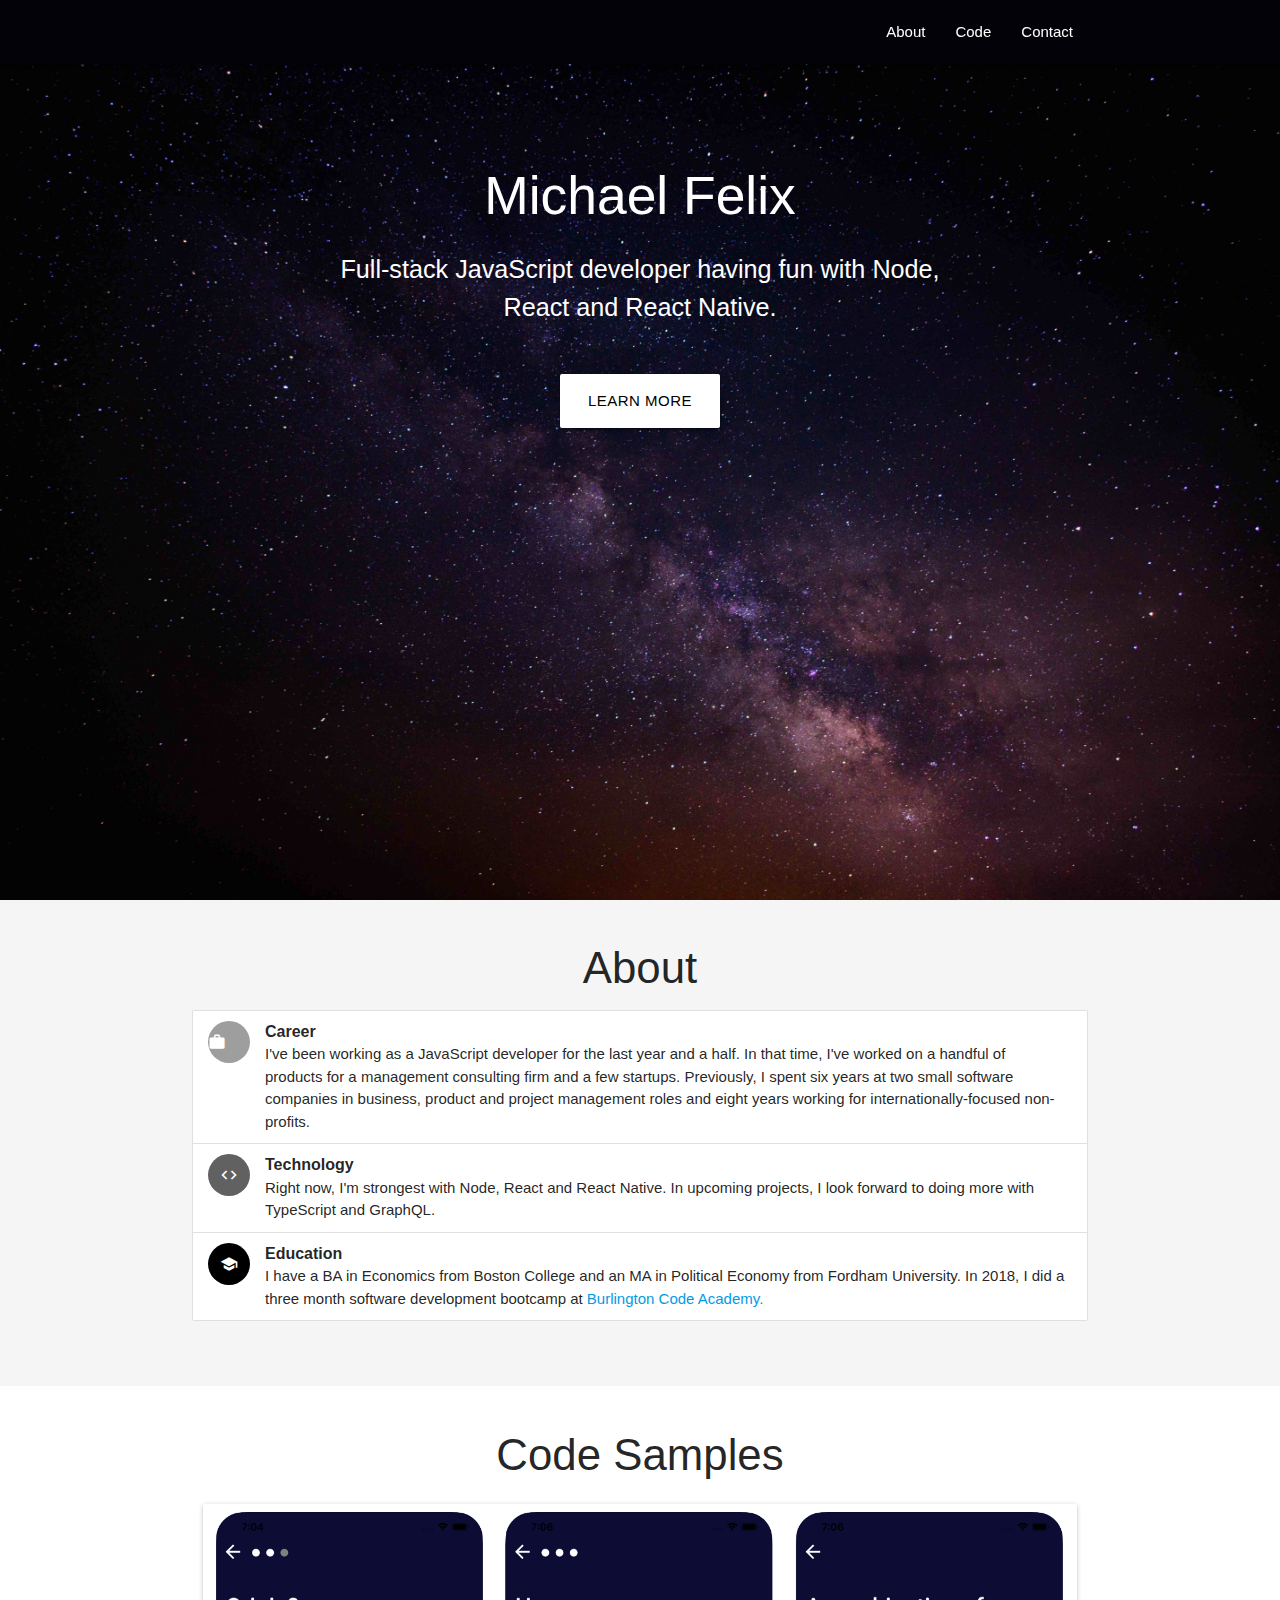
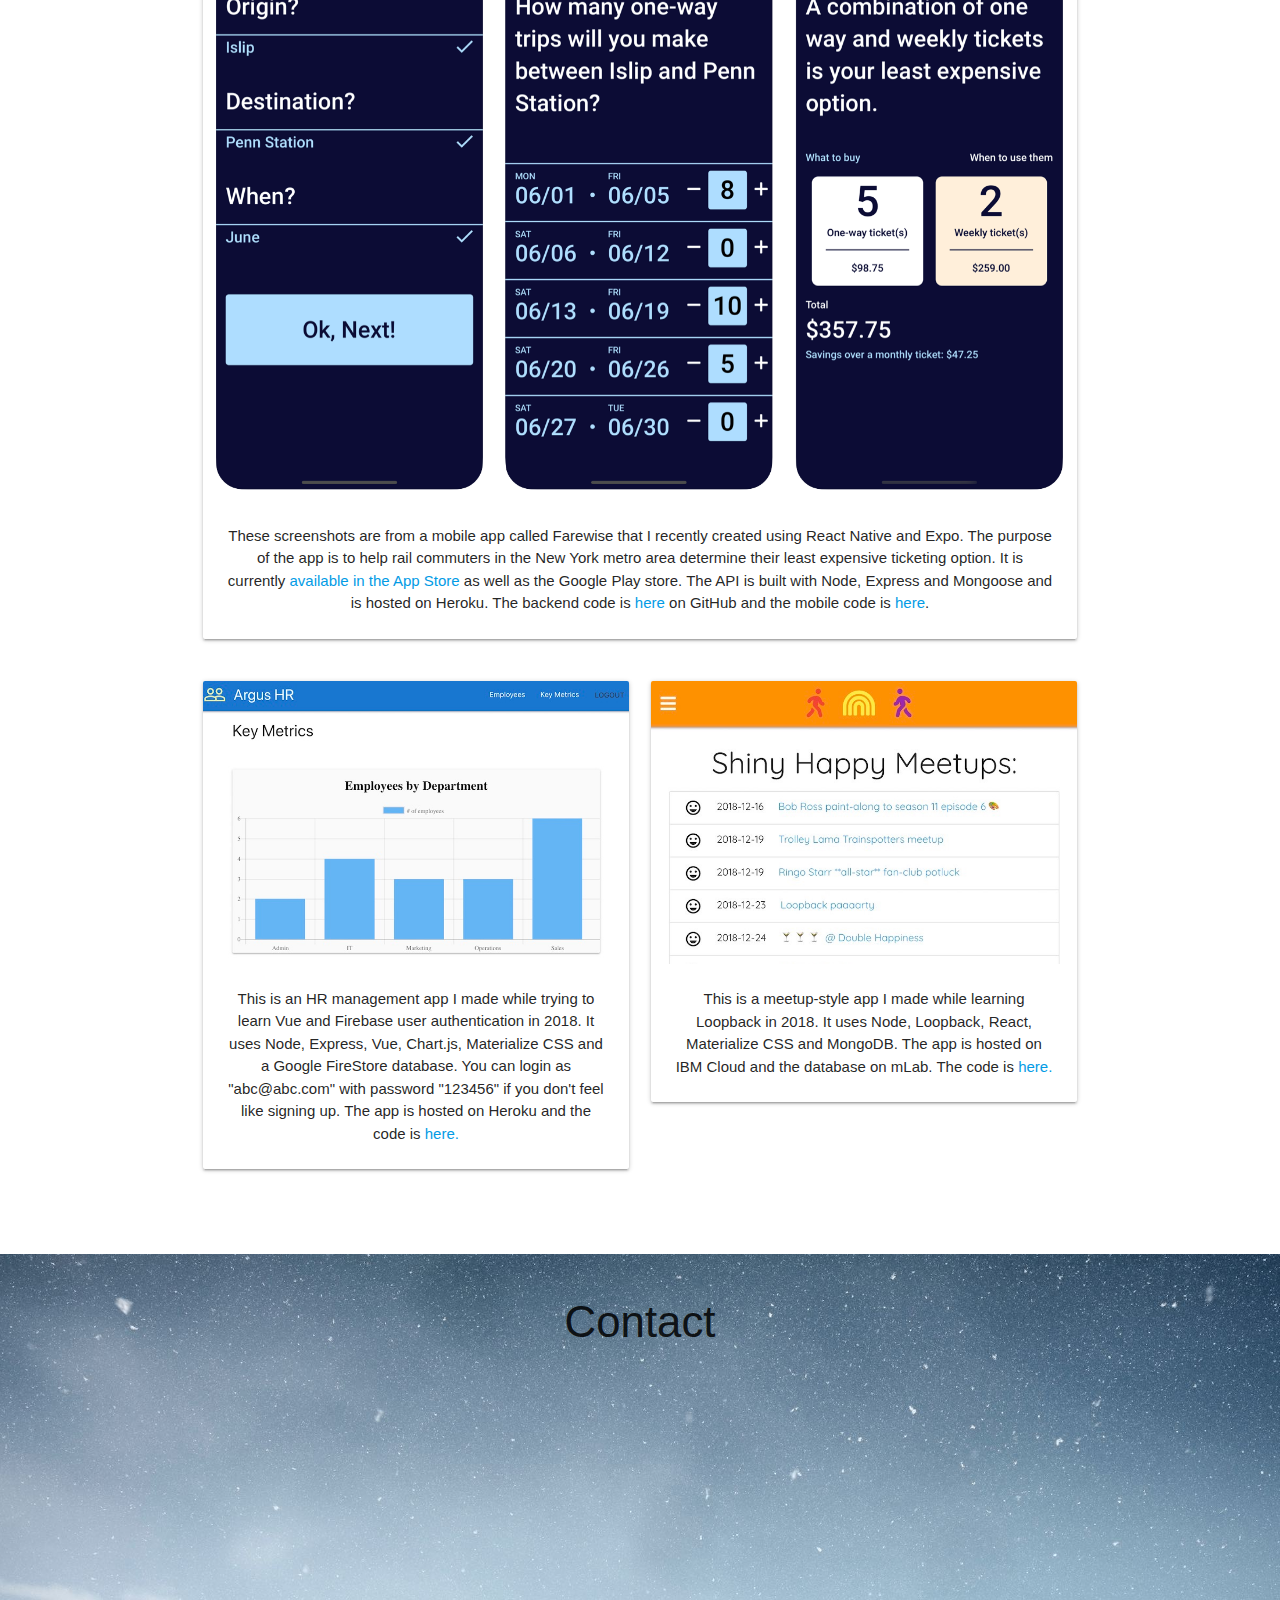
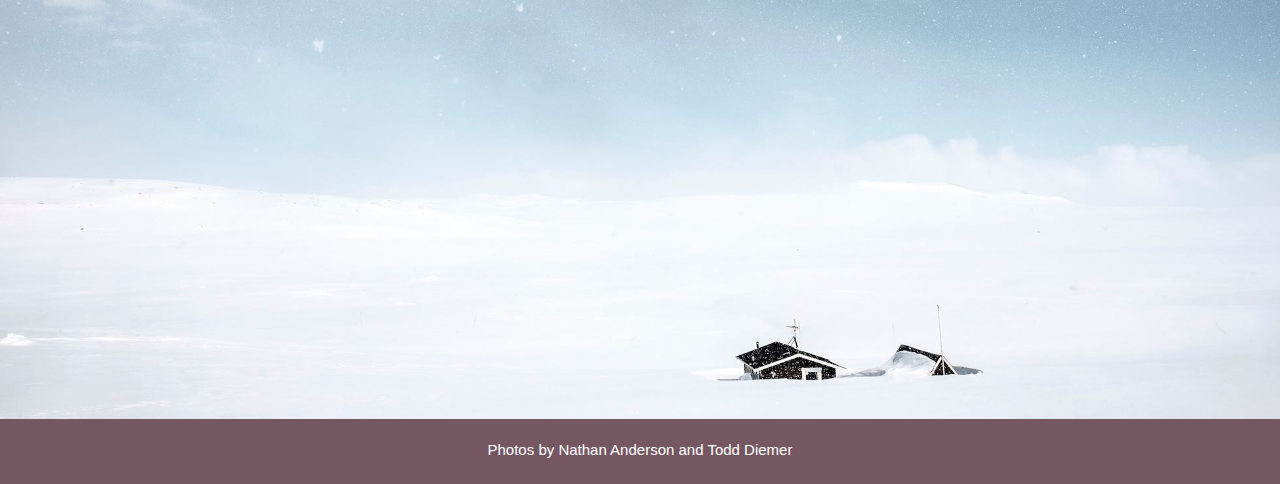
==== index.html @ fbbbe2da "Add link to app store" ====
<!DOCTYPE html>
<html lang="en">

<head>
    <meta charset="UTF-8">
    <meta name="viewport" content="width=device-width, initial-scale=1.0">
    <meta http-equiv="X-UA-Compatible" content="ie=edge">
    <link rel="shortcut icon" type="image/x-icon" href="favicon.ico">
    <!--Google icons-->
    <link href="https://fonts.googleapis.com/icon?family=Material+Icons" rel="stylesheet">
    <!-- Font Awesome -->
    <link rel="stylesheet" href="https://use.fontawesome.com/releases/v5.6.1/css/all.css"
        integrity="sha384-gfdkjb5BdAXd+lj+gudLWI+BXq4IuLW5IT+brZEZsLFm++aCMlF1V92rMkPaX4PP" crossorigin="anonymous">
    <!-- Materialize CSS -->
    <link rel="stylesheet" href="https://cdnjs.cloudflare.com/ajax/libs/materialize/1.0.0/css/materialize.min.css">
    <link rel="stylesheet" href="styles.css">
    <title>Michael Felix</title>
</head>

<body id="home" class="scrollSpy">
    <header class="main-header">
        <div class="navbar-fixed">
            <nav class="nav-background">
                <div class="container">
                    <div class="nav-wrapper">
                        <a href="#home" class="brand-logo left"><i class="fab fa-grav"></i></a>
                        <ul class="right">
                            <li>
                                <a href="#about" class="white-text">About</a>
                            </li>
                            <li>
                                <a href="#code" class="white-text">Code</a>
                            </li>
                            <li>
                                <a href="#contact" class="white-text">Contact</a>
                            </li>
                        </ul>
                    </div>
                </div>
            </nav>
        </div>

        <div class="showcase container">
            <div class="row">
                <div class="col s12 main-text">
                    <div class="container center">
                        <br>
                        <br>
                        <br>
                        <h2 class="center white-text">Michael Felix</h2>
                        <p class="flow-text white-text center">Full-stack JavaScript developer having fun with Node, React and React Native.</p>
                        <br>
                        <a href="#about" class="btn-large white black-text hoverable">Learn More</a>
                    </div>
                </div>

            </div>
        </div>
    </header>

    <!-- About section -->

    <section id="about" class="scrollSpy section section-about grey lighten-4">
        <div class="container">
            <h3 class="center">About</h3>
            <ul class="collection">
                <li class="collection-item avatar">
                    <i class="material-icons circle grey">work_outline</i>
                    <span class="title">Career</span>

                    <p>I've been working as a JavaScript developer for the last year and a half. In that time, I've worked on a handful of products for a management consulting firm and a few startups. Previously, I spent six years at two small software companies in business, product and project management roles and eight years working for internationally-focused non-profits.
                    </p>
                </li>
                <li class="collection-item avatar">
                    <i class="material-icons circle grey darken-2">code</i>
                    <span class="title">Technology</span>
                    <p>Right now, I'm strongest with Node, React and React Native. In upcoming projects, I look forward to doing more with TypeScript and GraphQL.</p>
                </li>
                <li class="collection-item avatar">
                    <i class="material-icons circle black">school</i>
                    <span class="title">Education</span>
                    <p>I have a BA in Economics from Boston College and an MA in Political Economy from
                        Fordham University. In 2018, I did a three month software development bootcamp at <a href="https://www.burlingtoncodeacademy.com/software-development-bootcamp/" target="_blank">Burlington Code Academy.</a></p>
                </li>
            </ul>
    </section>

    <!-- Code sample section -->

    <section id="code" class="scrollSpy section section-about lighten-4 center">
        <div class="container">
            <h3>Code Samples</h3>

            <div class="row">
                <div class="col s12 m12">
                    <div class="card">
                        <div class="card-image">
                            <img src="images/farewise.png">
                        </div>
                        <div class="card-content">
                            <p>These screenshots are from a mobile app called Farewise that I recently created using React Native and Expo. The purpose of the app is to help rail commuters in the New York metro area determine their least expensive ticketing option. It is currently <a href="https://apps.apple.com/us/app/farewise/id1511919932" target="_blank">available in the App Store</a> as well as the Google Play store.

                            The API is built with Node, Express and Mongoose and is hosted on Heroku. The backend code is <a href="https://github.com/mfelix5/fn-api" target="_blank">here</a> on GitHub and the mobile code is <a href="https://github.com/mfelix5/fn-app" target="_blank">here</a>.</p>
                        </div>
                    </div>
                </div>
            </div>

            <div class="row">
                <div class="col s12 m6">
                    <div class="card">
                        <div class="card-image">
                            <a href="https://dry-badlands-23263.herokuapp.com/#/" target="_blank"><img
                                    src="images/argus.jpg"></a>
                        </div>
                        <div class="card-content">
                            <p>This is an HR management app I made while trying to learn Vue and Firebase user authentication in 2018. It uses Node, Express, Vue, Chart.js, Materialize CSS and a Google FireStore database. You can login as "abc@abc.com" with password "123456" if you don't feel like signing up. The app is hosted on Heroku and the code is <a href="https://github.com/mfelix5/employees" target="_blank">here.</a></p>
                        </div>
                    </div>
                </div>
                <div class="col s12 m6">
                    <div class="card">
                        <div class="card-image">
                            <a href="https://shiny-happy-meetups.mybluemix.net/" target="_blank"><img
                                    src="images/meetups.jpg"></a>
                        </div>
                        <div class="card-content">
                            <p>This is a meetup-style app I made while learning Loopback in 2018. It uses Node, Loopback, React, Materialize CSS and MongoDB. The app is hosted on IBM Cloud and the database on mLab. The code is <a href="https://github.com/mfelix5/meetups" target="_blank">here.</a></p>
                        </div>
                    </div>
                </div>
            </div>
        </div>

    </section>

    <!-- Contact section -->

    <section>
        <div id="contact" class="section section-contact center scrollSpy grey lighten-4">
            <div class="container">
                <h3>Contact</h3>
                <a href="https://www.linkedin.com/in/mfelix5/" target="_blank"><i
                        class="fab fa-linkedin contact-link"></i></a>
                <a href="https://github.com/mfelix5" target="_blank"><i class="fab fa-github contact-link"></i></a>
                <a href="mailto:mikefelix@gmail.com"><i class="fas fa-envelope contact-link"></i></a>
            </div>
        </div>
    </section>

    <!-- Footer -->

    <footer class="page-footer my-purple-background">
        <div class="container center">
            Photos by <a href="https://unsplash.com/@nathananderson" target="_blank">Nathan Anderson</a> and <a
                href="https://unsplash.com/@todd_diemer" target="_blank">Todd Diemer</a>
        </div>
        <br>
    </footer>

    <!-- jQuery, Materialize -->
    <script type="text/javascript" src="https://code.jquery.com/jquery-3.2.1.min.js"></script>
    <script src="https://cdnjs.cloudflare.com/ajax/libs/materialize/1.0.0/js/materialize.min.js"></script>

    <script>
        $(document).ready(function () {
            // enable materialize scroll spy
            $('.scrollSpy').scrollSpy({ scrollOffset: 50 });
        });
    </script>

</body>
</html>
---- styles.css ----
.my-purple-background {
    background-color: #745761;
}

.nav-background {
    background-color: #030209;
}

.main-header {
    background: url(./images/space.jpg);
    background-size: cover;
    background-position: center;
    height: 100vh;
}

.section-about {
    padding-bottom: 50px;
}

.title {
    font-weight: bold;
}

.section-contact {
    background: url(./images/house.jpg);
    background-size: cover;
    background-position: bottom;
    height: 85vh;
}

.section-contact .fab, .section-contact .fas {
    font-size: 50px;
    margin: 50px 20px;
} 

.contact-link {
     color: rgb(41, 41, 41);
}

footer a {
    color: white;
}

.brand-logo i {
    font-size: 40px !important;
    line-height: 40px !important;
    padding: 0 !important;
    margin: 12px 0 !important;
    pointer-events: none;
}
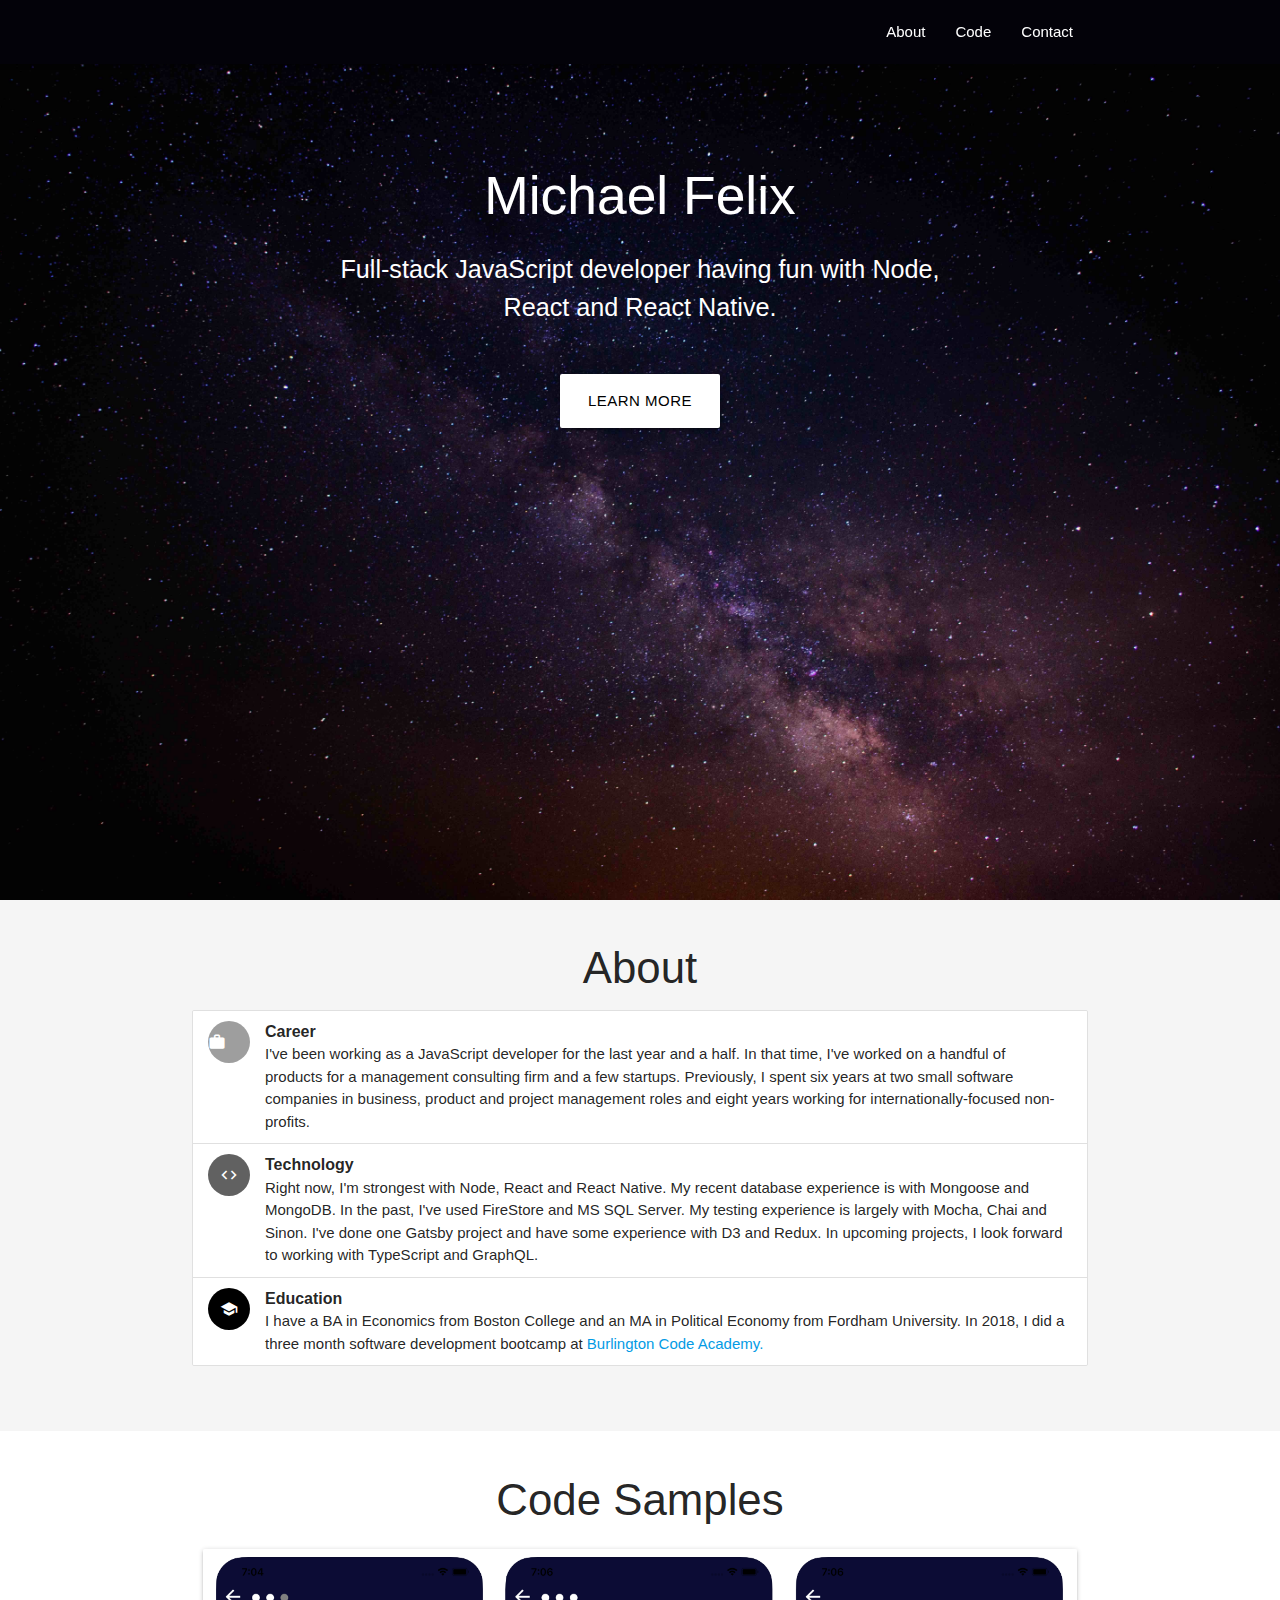
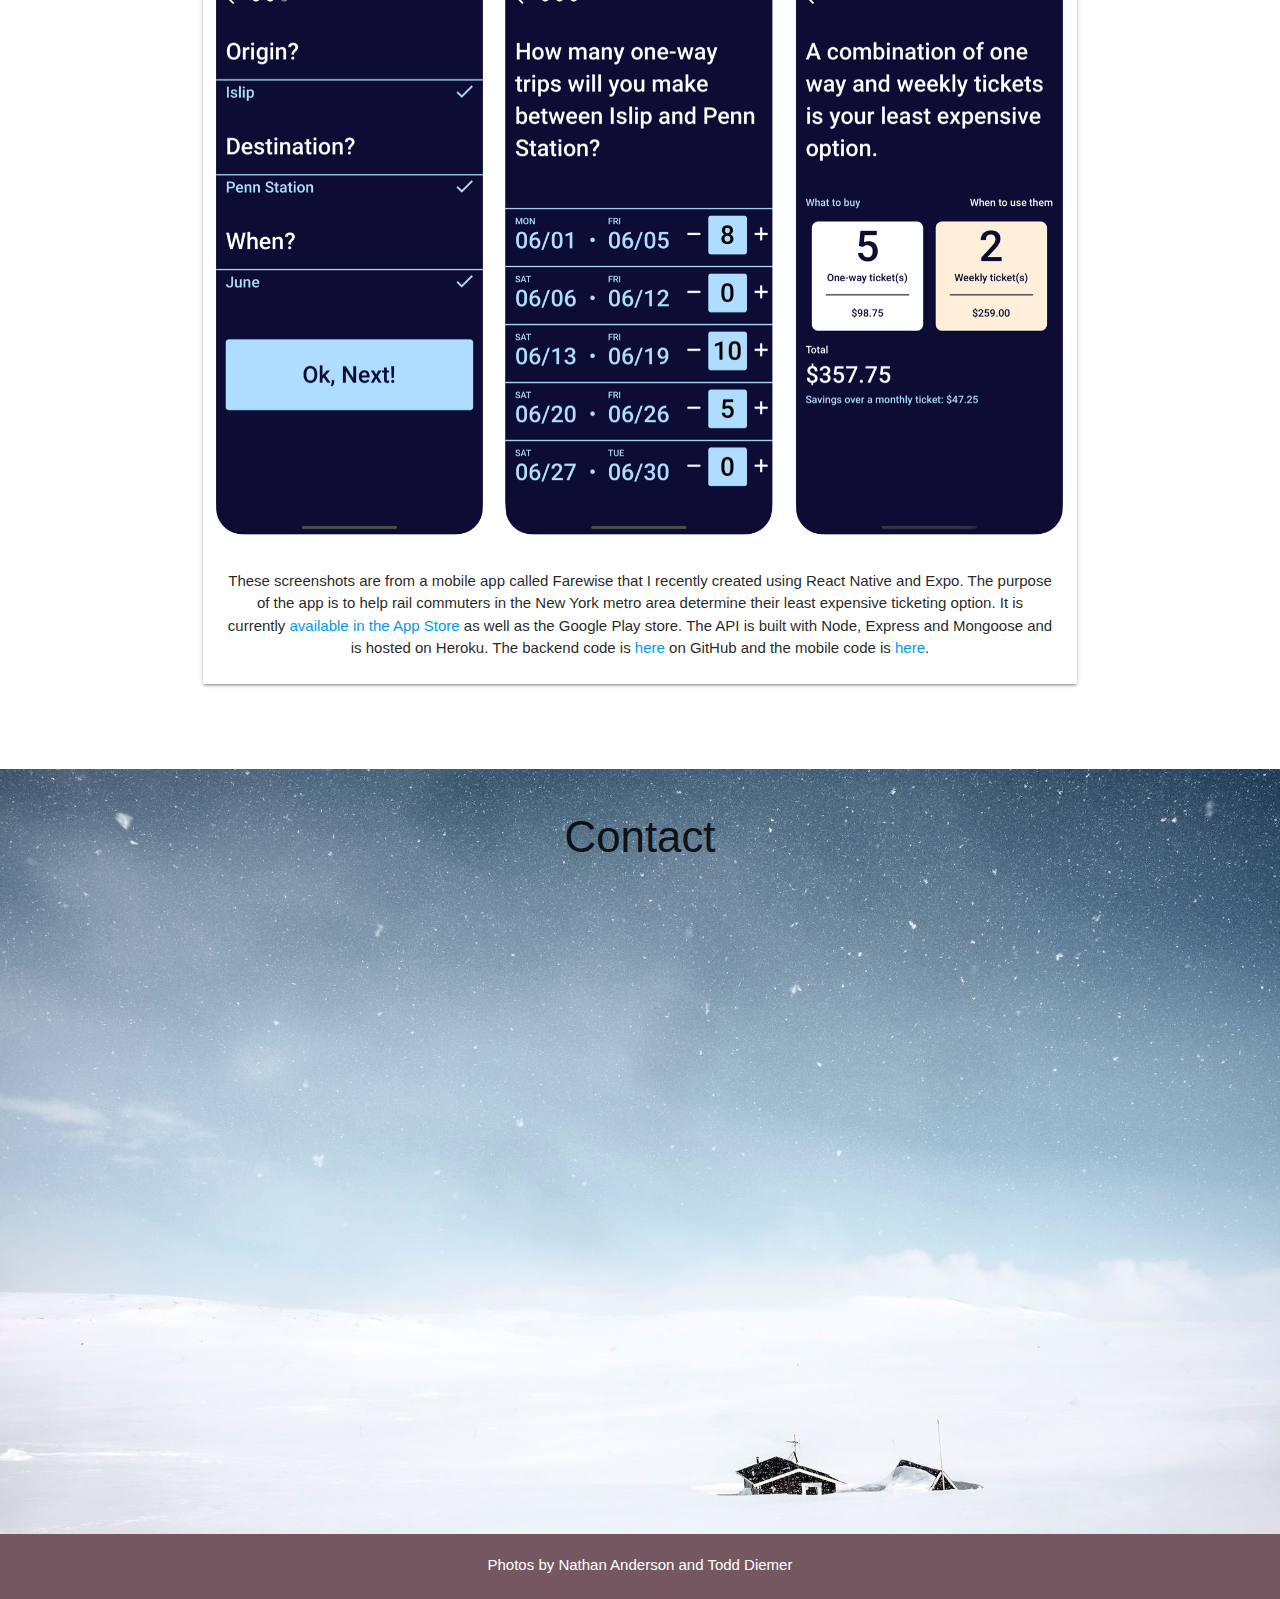
==== commit 063a3faa: "Update technology section, remove old cold samples" ====
--- a/index.html
+++ b/index.html
@@ -74,7 +74,7 @@
                 <li class="collection-item avatar">
                     <i class="material-icons circle grey darken-2">code</i>
                     <span class="title">Technology</span>
-                    <p>Right now, I'm strongest with Node, React and React Native. In upcoming projects, I look forward to doing more with TypeScript and GraphQL.</p>
+                    <p>Right now, I'm strongest with Node, React and React Native. My recent database experience is with Mongoose and MongoDB. In the past, I've used FireStore and MS SQL Server. My testing experience is largely with Mocha, Chai and Sinon. I've done one Gatsby project and have some experience with D3 and Redux. In upcoming projects, I look forward to working with TypeScript and GraphQL.</p>
                 </li>
                 <li class="collection-item avatar">
                     <i class="material-icons circle black">school</i>
@@ -106,7 +106,7 @@
                 </div>
             </div>
 
-            <div class="row">
+            <!-- <div class="row">
                 <div class="col s12 m6">
                     <div class="card">
                         <div class="card-image">
@@ -130,7 +130,7 @@
                     </div>
                 </div>
             </div>
-        </div>
+        </div> -->
 
     </section>
 
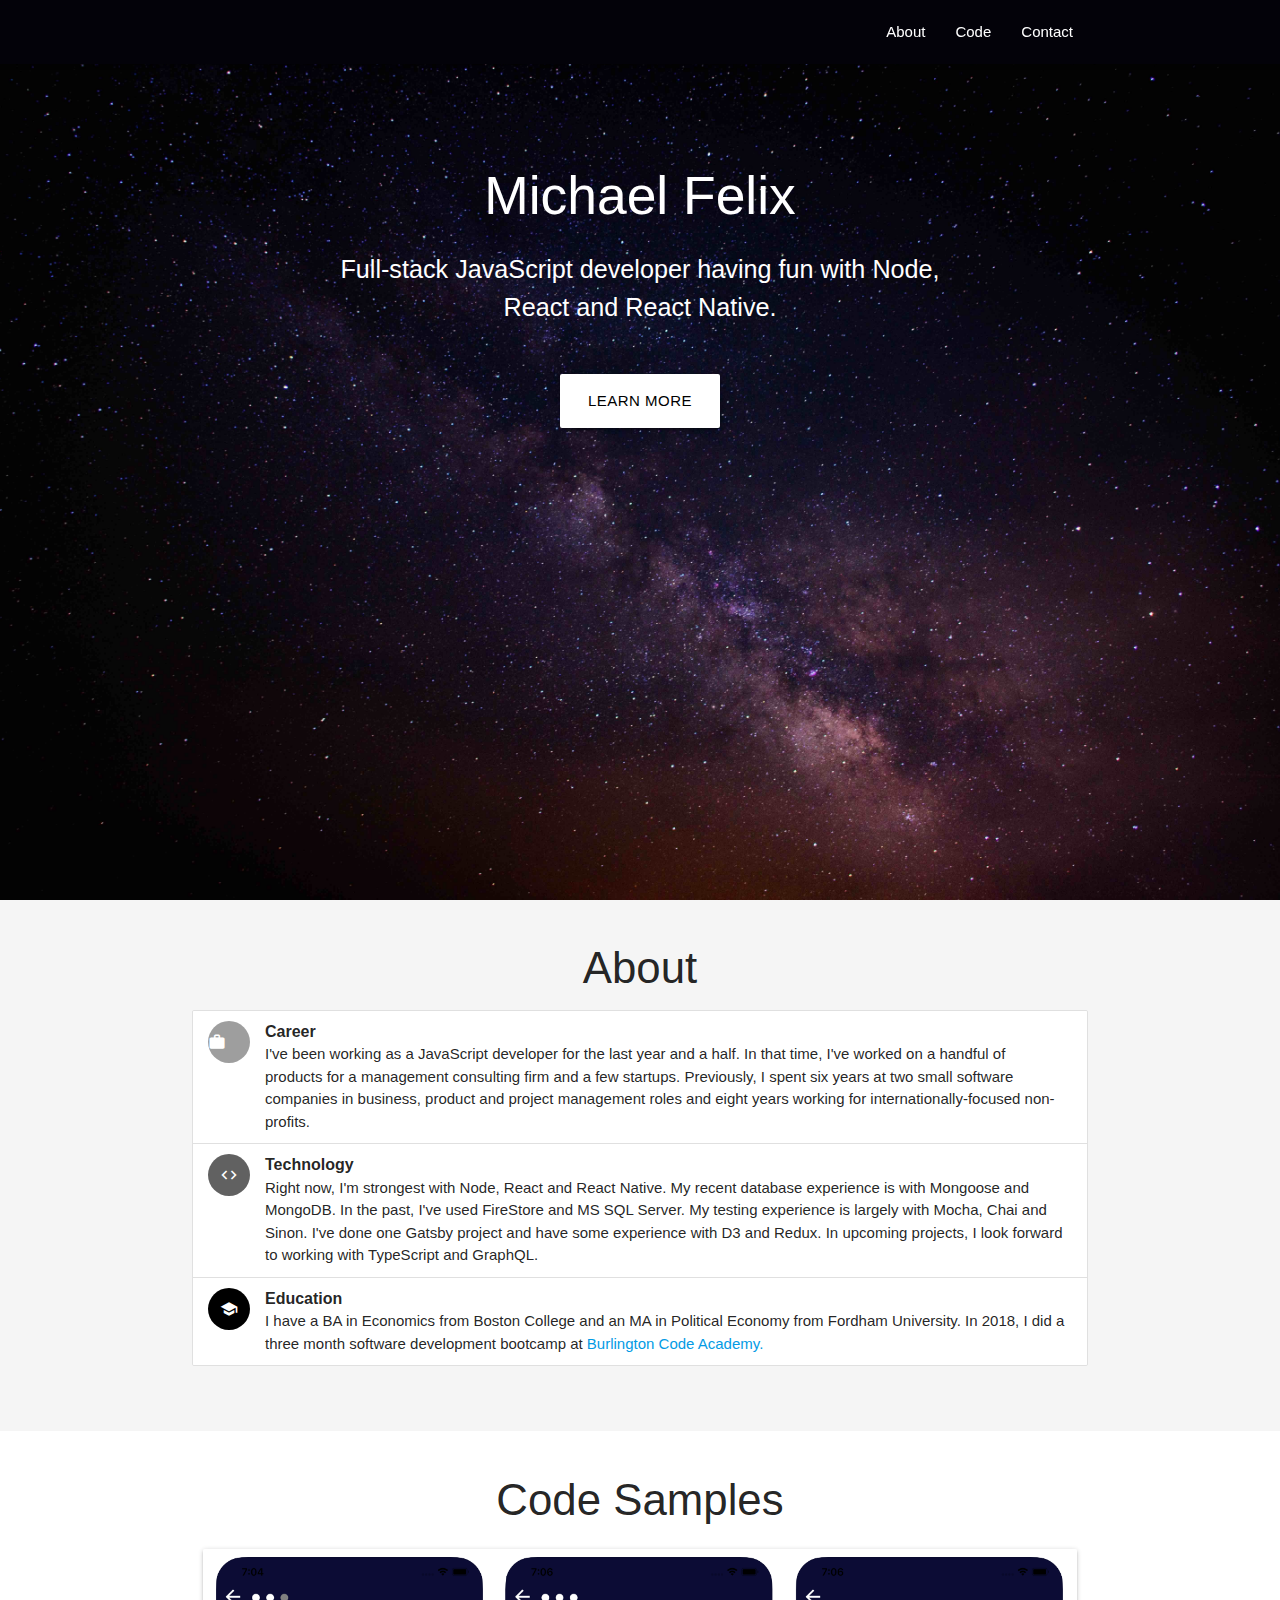
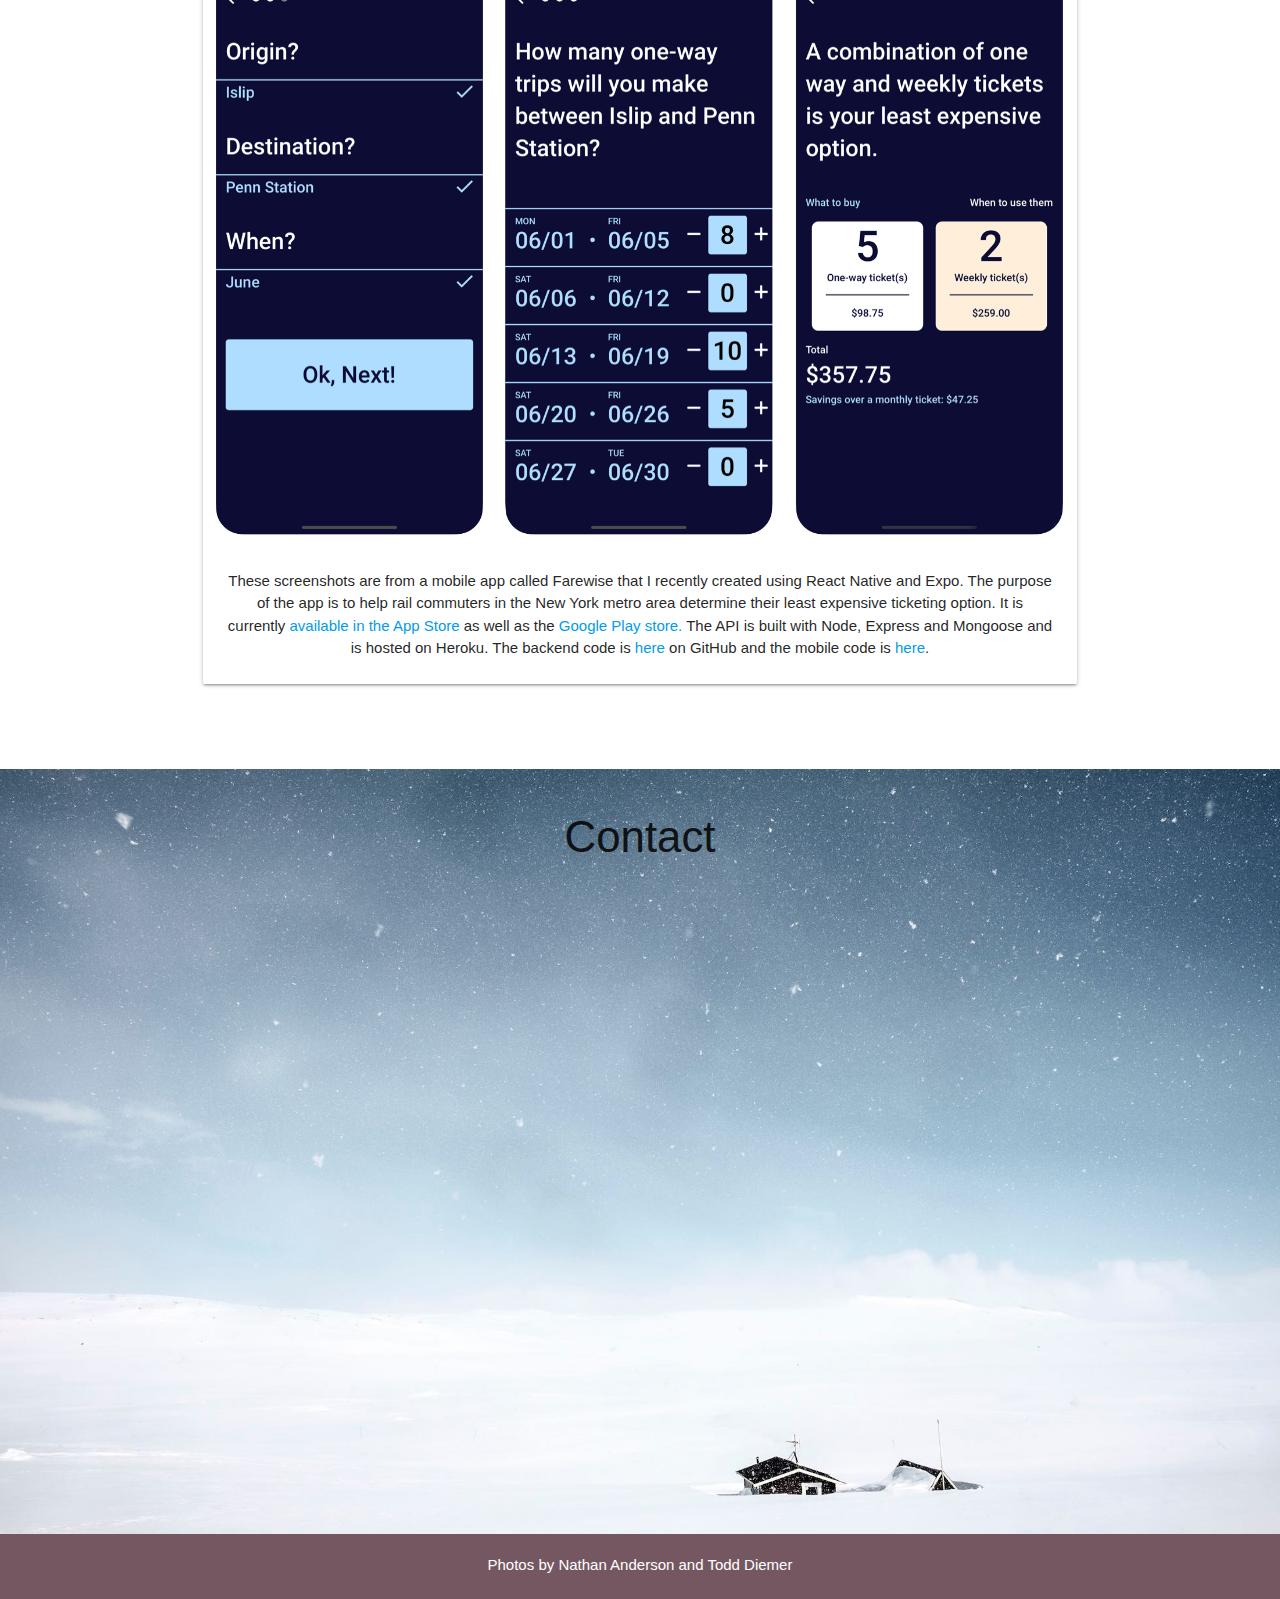
==== commit 029ed15d: "Add link to Google Play store" ====
--- a/index.html
+++ b/index.html
@@ -98,7 +98,7 @@
                             <img src="images/farewise.png">
                         </div>
                         <div class="card-content">
-                            <p>These screenshots are from a mobile app called Farewise that I recently created using React Native and Expo. The purpose of the app is to help rail commuters in the New York metro area determine their least expensive ticketing option. It is currently <a href="https://apps.apple.com/us/app/farewise/id1511919932" target="_blank">available in the App Store</a> as well as the Google Play store.
+                            <p>These screenshots are from a mobile app called Farewise that I recently created using React Native and Expo. The purpose of the app is to help rail commuters in the New York metro area determine their least expensive ticketing option. It is currently <a href="https://apps.apple.com/us/app/farewise/id1511919932" target="_blank">available in the App Store</a> as well as the <a href="https://play.google.com/store/apps/details?id=io.farewise" target="_blank">Google Play store.</a>
 
                             The API is built with Node, Express and Mongoose and is hosted on Heroku. The backend code is <a href="https://github.com/mfelix5/fn-api" target="_blank">here</a> on GitHub and the mobile code is <a href="https://github.com/mfelix5/fn-app" target="_blank">here</a>.</p>
                         </div>
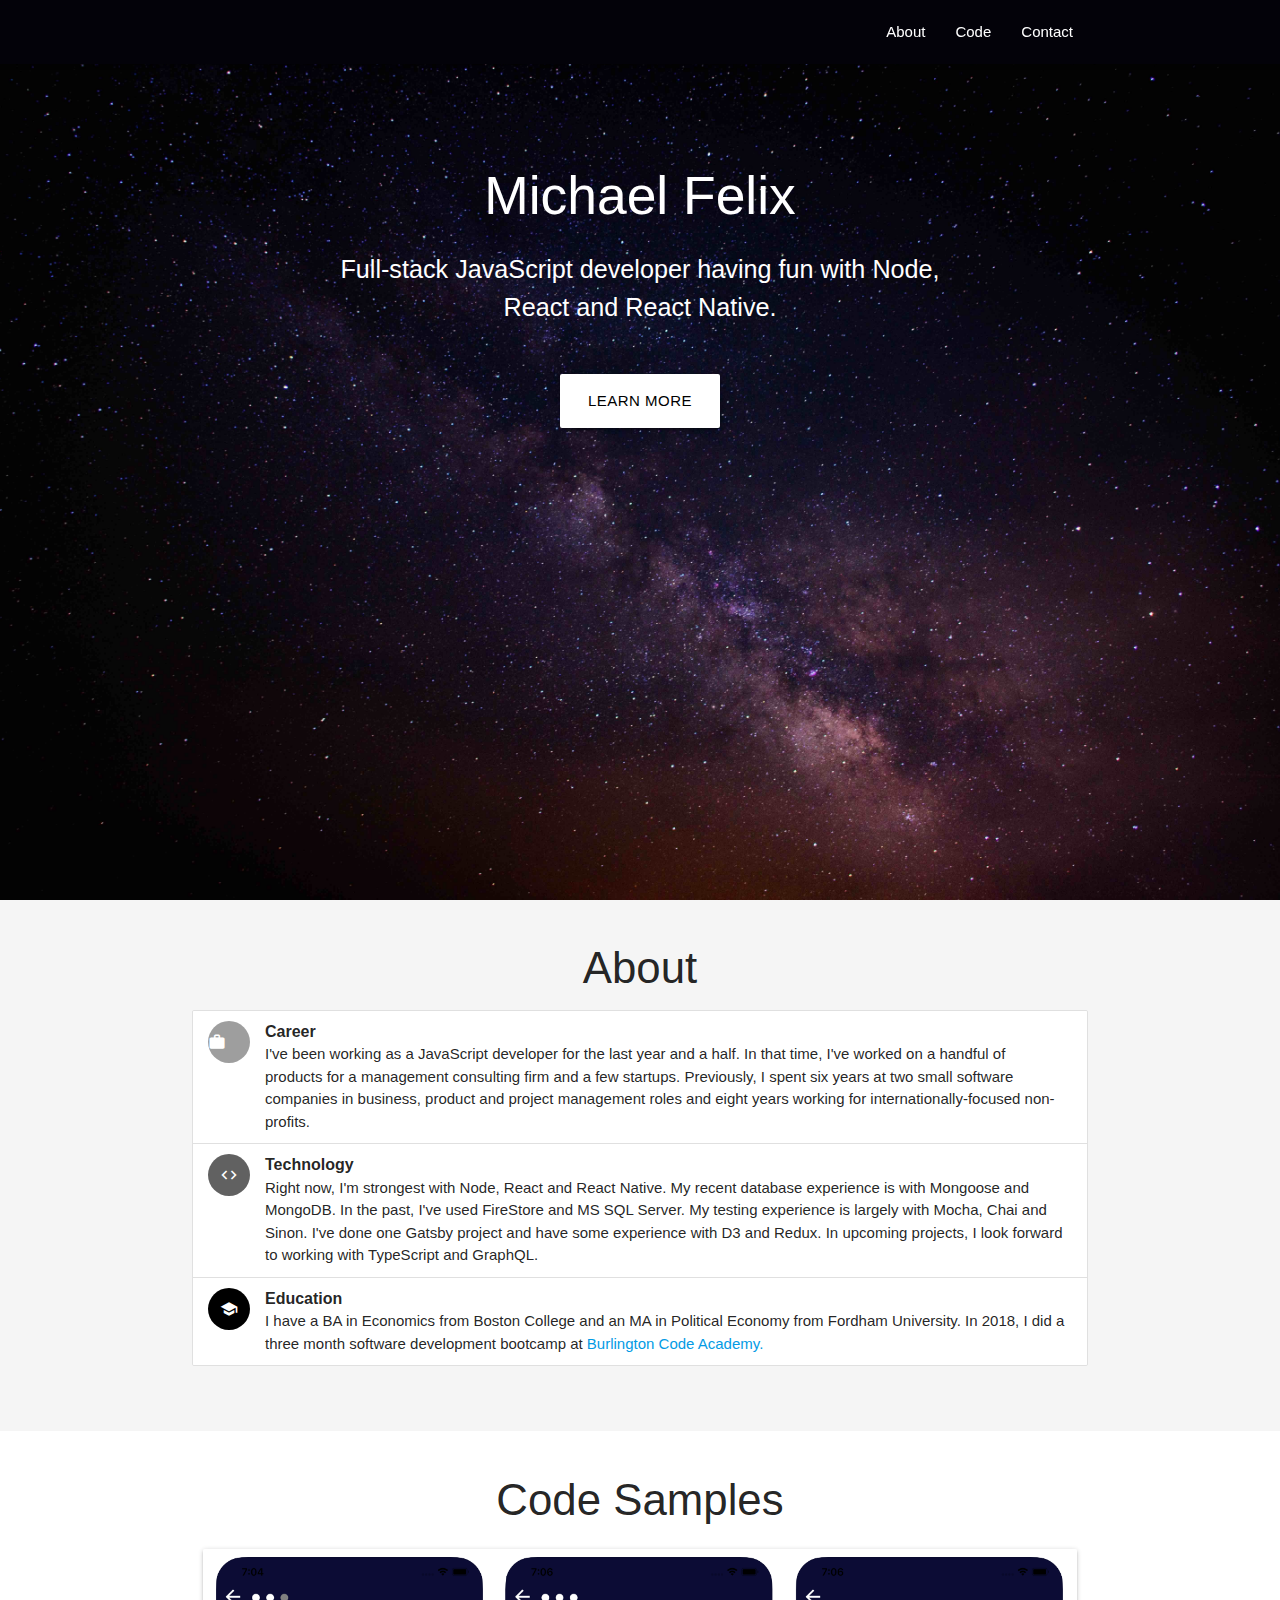
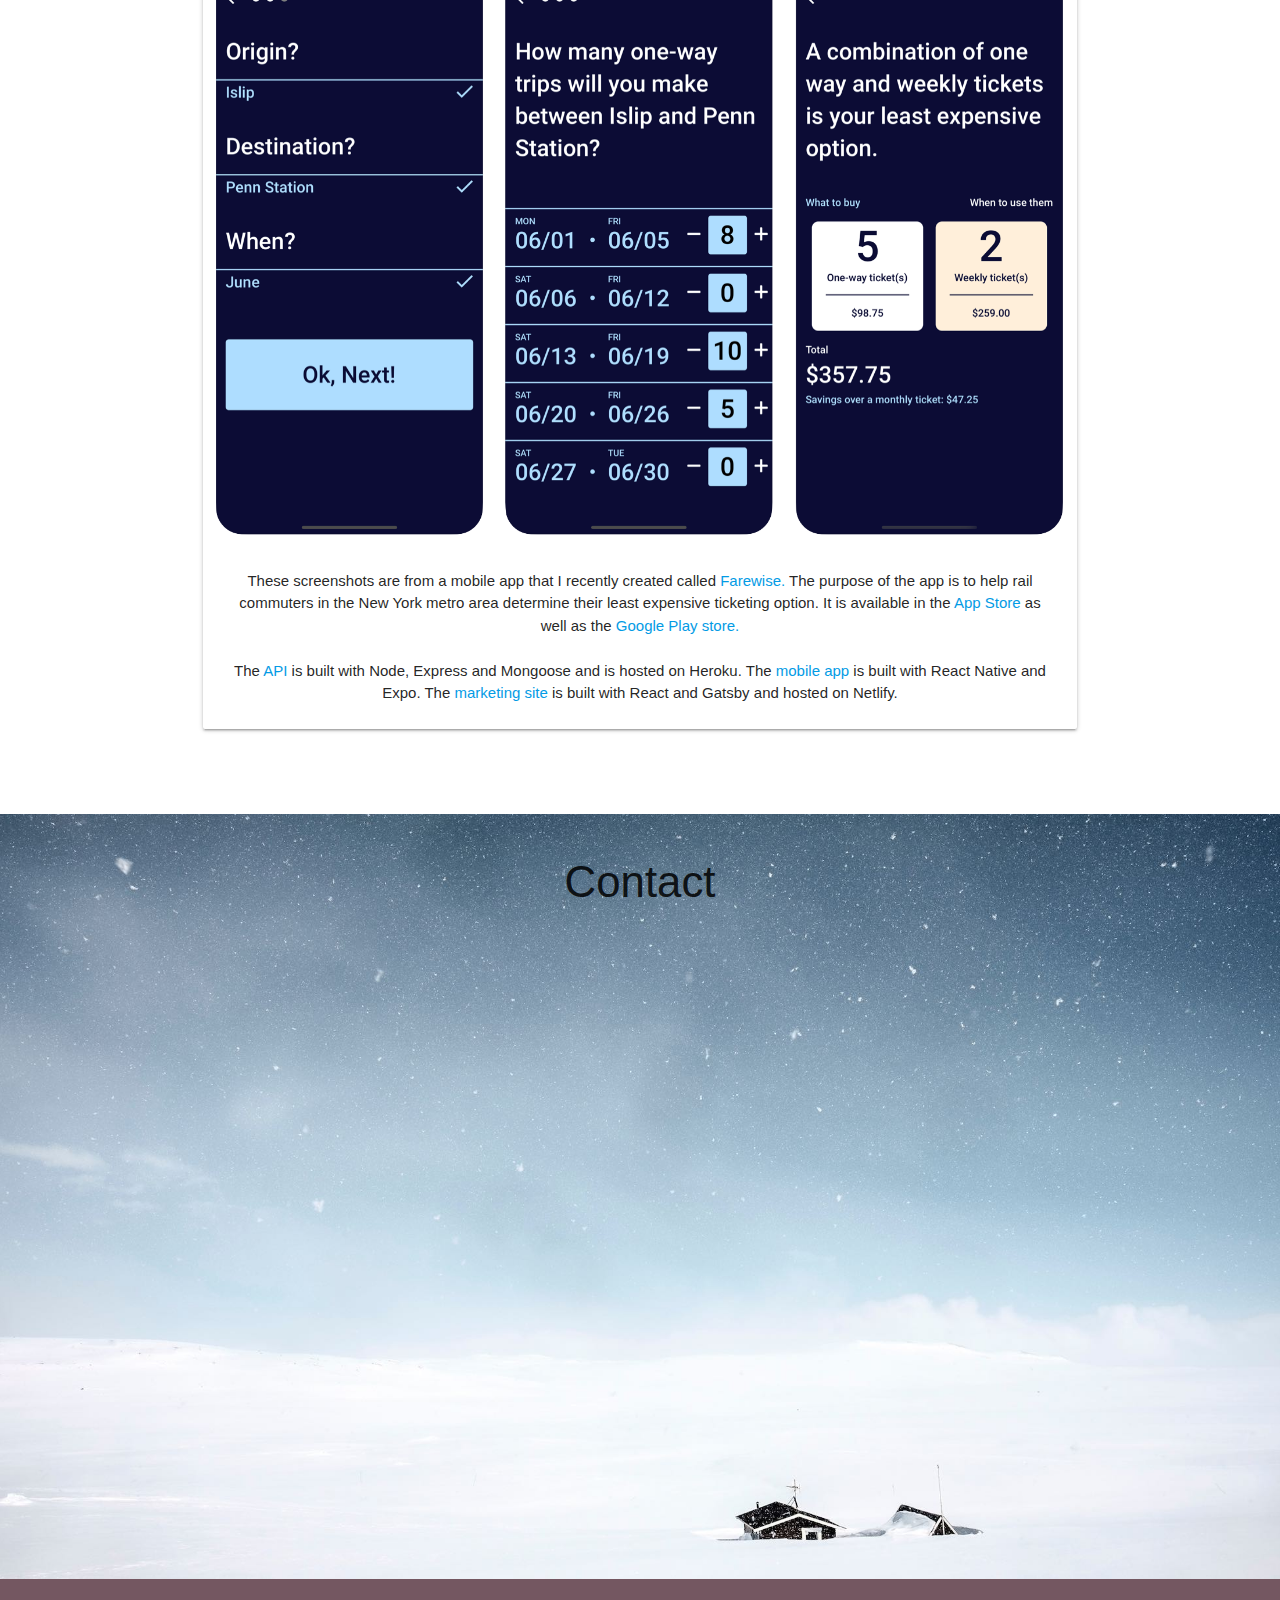
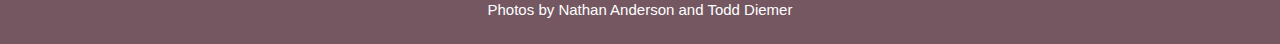
==== commit 7c93f900: "Add Farewise marketing site link" ====
--- a/index.html
+++ b/index.html
@@ -98,9 +98,9 @@
                             <img src="images/farewise.png">
                         </div>
                         <div class="card-content">
-                            <p>These screenshots are from a mobile app called Farewise that I recently created using React Native and Expo. The purpose of the app is to help rail commuters in the New York metro area determine their least expensive ticketing option. It is currently <a href="https://apps.apple.com/us/app/farewise/id1511919932" target="_blank">available in the App Store</a> as well as the <a href="https://play.google.com/store/apps/details?id=io.farewise" target="_blank">Google Play store.</a>
-
-                            The API is built with Node, Express and Mongoose and is hosted on Heroku. The backend code is <a href="https://github.com/mfelix5/fn-api" target="_blank">here</a> on GitHub and the mobile code is <a href="https://github.com/mfelix5/fn-app" target="_blank">here</a>.</p>
+                            <p>These screenshots are from a mobile app that I recently created called <a href="https://naughty-lamarr-f5f136.netlify.app/" target="_blank">Farewise.</a> The purpose of the app is to help rail commuters in the New York metro area determine their least expensive ticketing option. It is available in the <a href="https://apps.apple.com/us/app/farewise/id1511919932" target="_blank">App Store</a> as well as the <a href="https://play.google.com/store/apps/details?id=io.farewise" target="_blank">Google Play store.</a>
+                            <br><br>
+                            The <a href="https://github.com/mfelix5/fn-api" target="_blank">API</a> is built with Node, Express and Mongoose and is hosted on Heroku. The <a href="https://github.com/mfelix5/fn-app" target="_blank">mobile app</a> is built with React Native and Expo.</a> The <a href="https://github.com/mfelix5/fn-marketing" target="_blank">marketing site</a> is built with React and Gatsby and hosted on Netlify.</p>
                         </div>
                     </div>
                 </div>
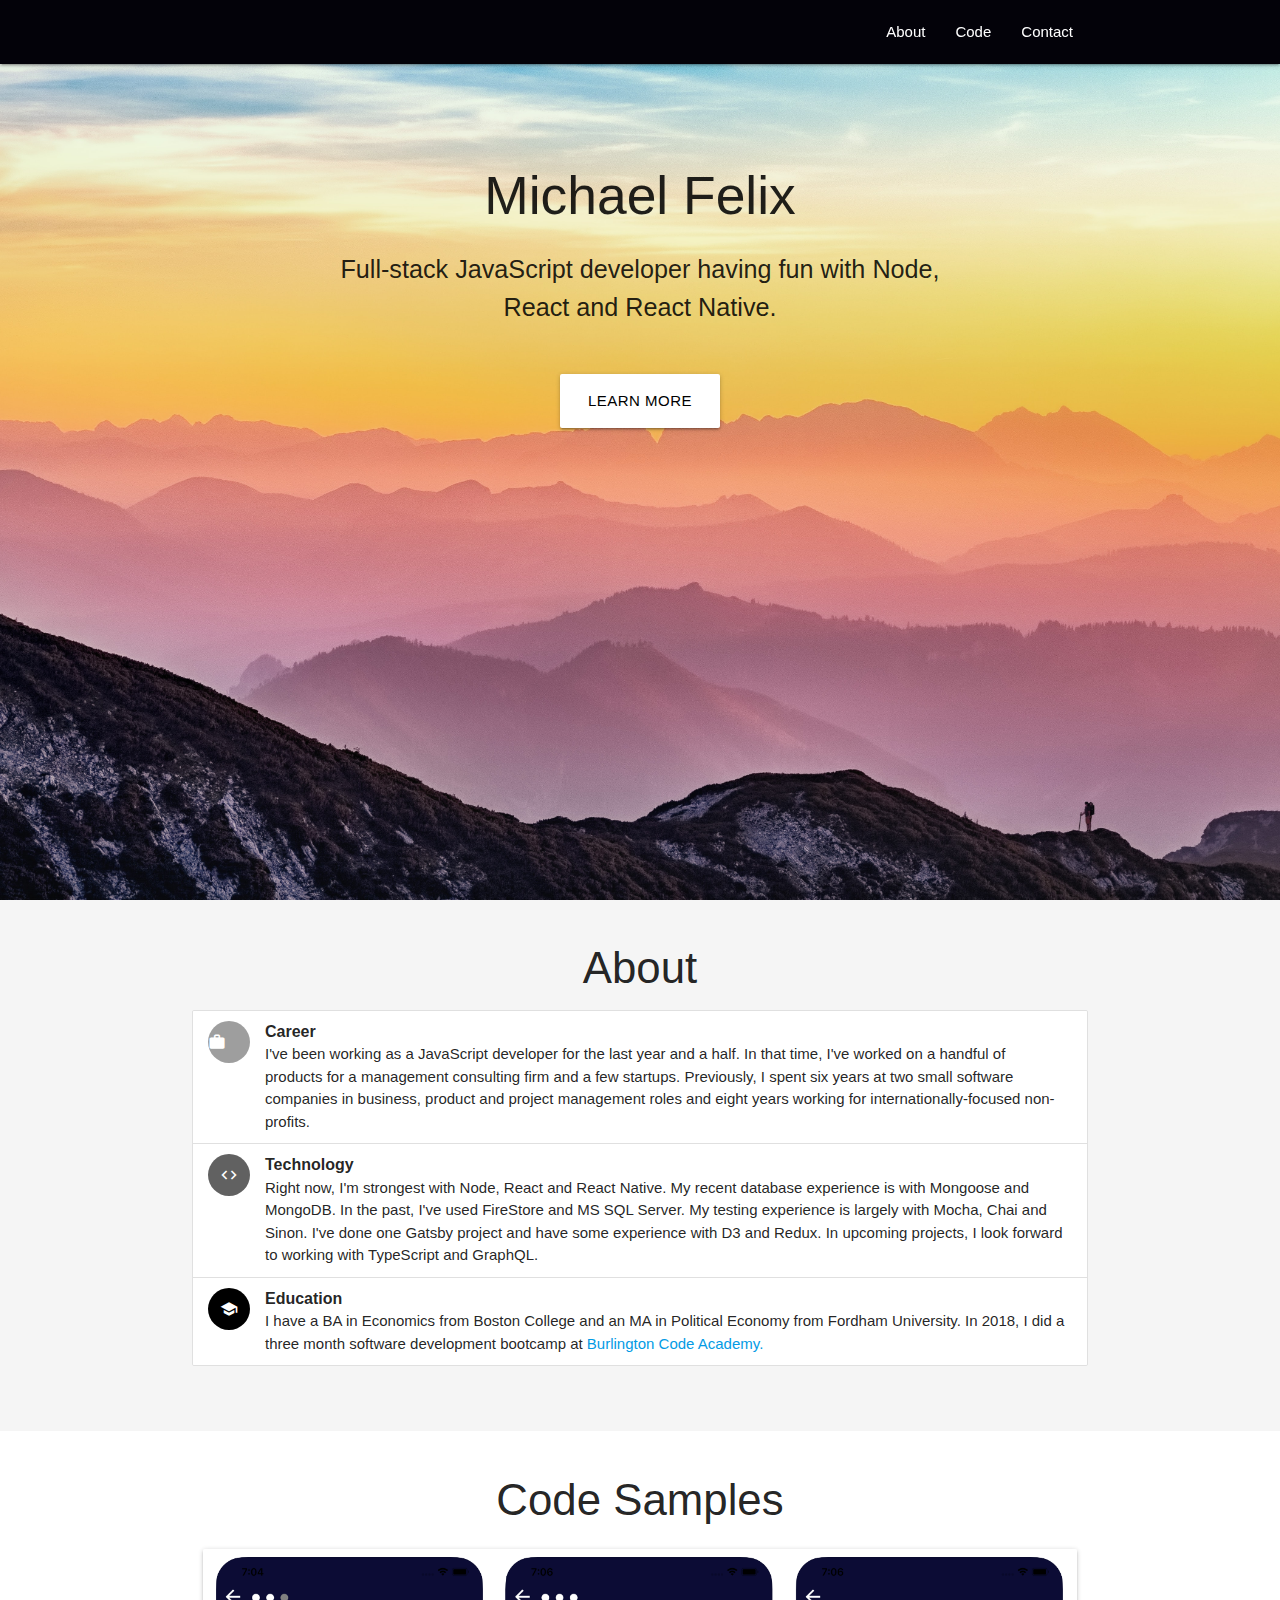
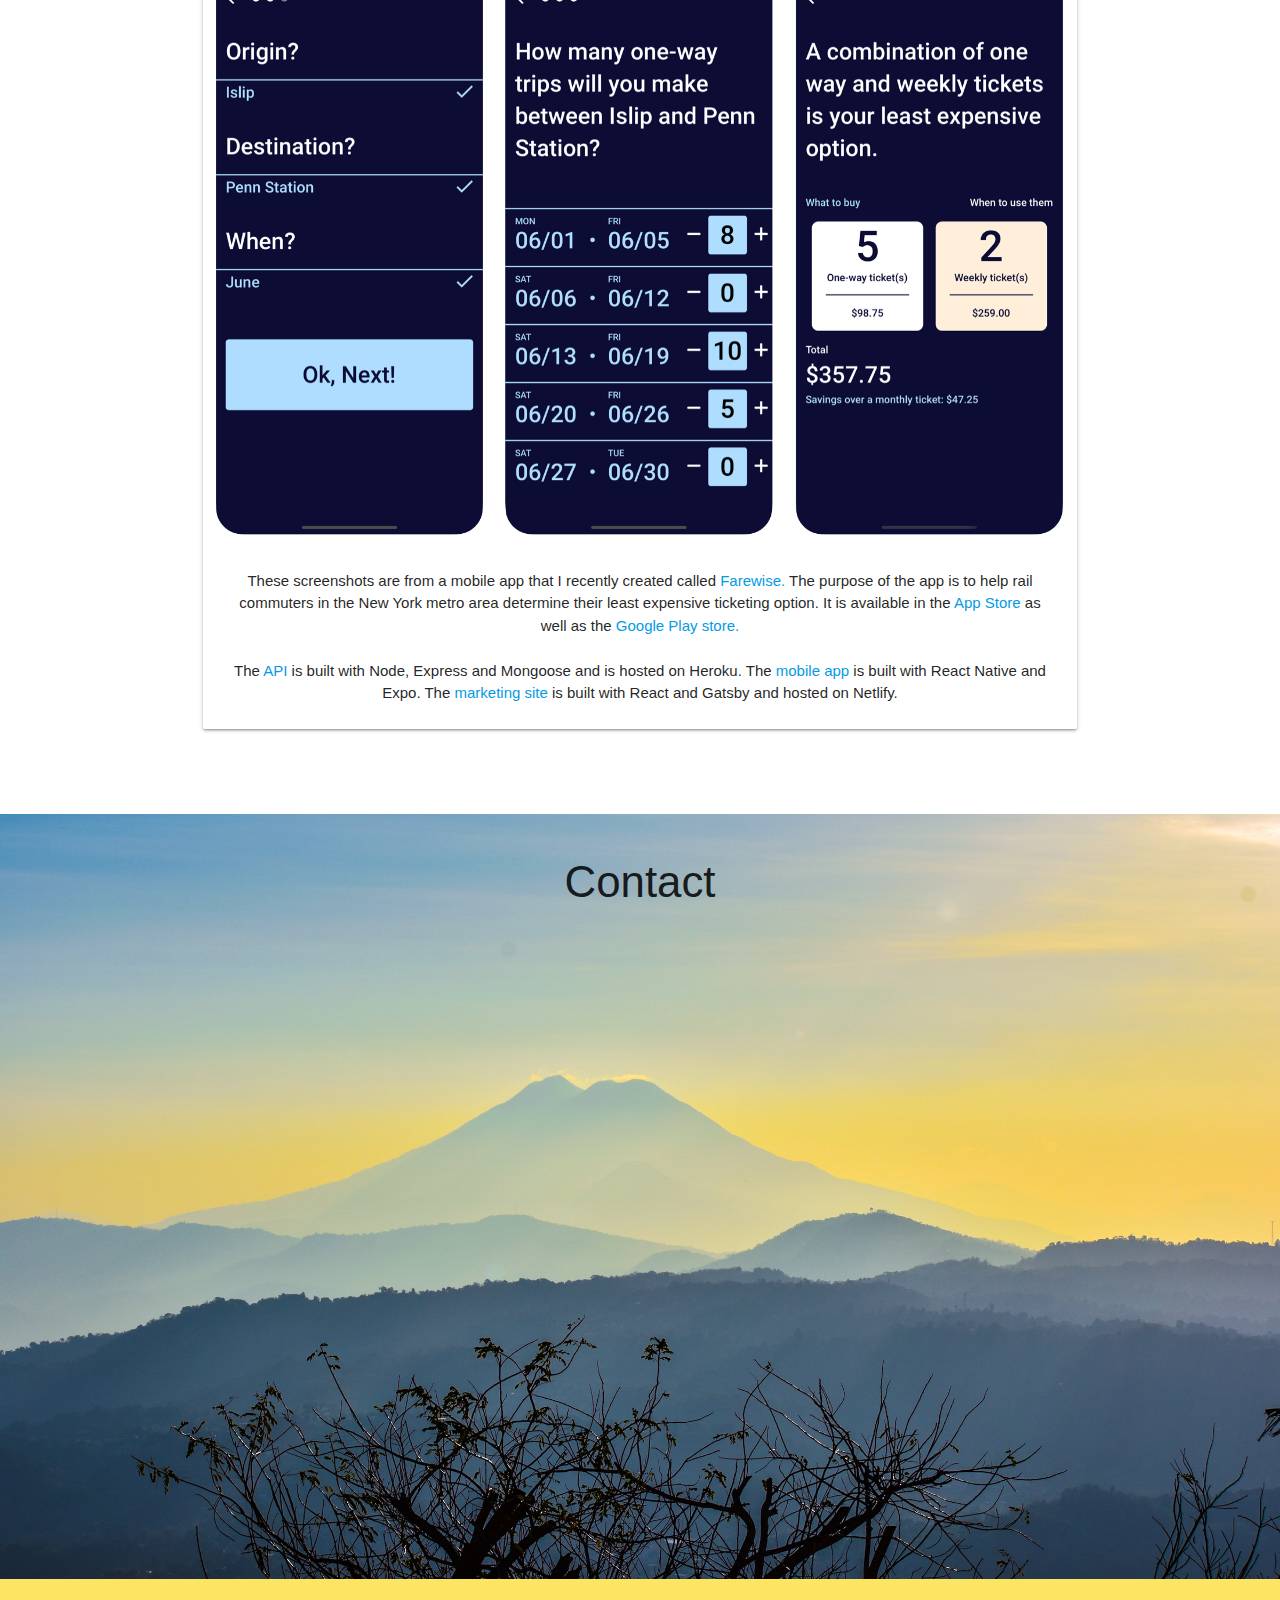
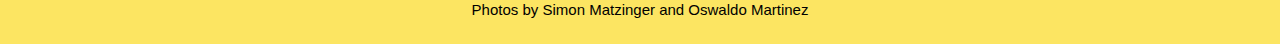
==== commit 7e0622aa: "Add new images, colors" ====
--- a/index.html
+++ b/index.html
@@ -23,7 +23,7 @@
             <nav class="nav-background">
                 <div class="container">
                     <div class="nav-wrapper">
-                        <a href="#home" class="brand-logo left"><i class="fab fa-grav"></i></a>
+                        <a href="#home" class="brand-logo left"><i class="fab fa-fly"></i></a>
                         <ul class="right">
                             <li>
                                 <a href="#about" class="white-text">About</a>
@@ -47,10 +47,10 @@
                         <br>
                         <br>
                         <br>
-                        <h2 class="center white-text">Michael Felix</h2>
-                        <p class="flow-text white-text center">Full-stack JavaScript developer having fun with Node, React and React Native.</p>
+                        <h2 class="center">Michael Felix</h2>
+                        <p class="flow-text center">Full-stack JavaScript developer having fun with Node, React and React Native.</p>
                         <br>
-                        <a href="#about" class="btn-large white black-text hoverable">Learn More</a>
+                        <a href="#about" class="btn-large waves-effect white black-text hoverable">Learn More</a>
                     </div>
                 </div>
 
@@ -150,10 +150,9 @@
 
     <!-- Footer -->
 
-    <footer class="page-footer my-purple-background">
+    <footer class="page-footer footer-background">
         <div class="container center">
-            Photos by <a href="https://unsplash.com/@nathananderson" target="_blank">Nathan Anderson</a> and <a
-                href="https://unsplash.com/@todd_diemer" target="_blank">Todd Diemer</a>
+            Photos by Simon Matzinger and Oswaldo Martinez
         </div>
         <br>
     </footer>
--- a/styles.css
+++ b/styles.css
@@ -1,5 +1,10 @@
-.my-purple-background {
-    background-color: #745761;
+body {
+    background-color: black;
+}
+
+.footer-background {
+    background-color: rgb(252, 229, 98);
+    color: black;
 }
 
 .nav-background {
@@ -7,7 +12,7 @@
 }
 
 .main-header {
-    background: url(./images/space.jpg);
+    background: url(./images/simon-matzinger-mountains.jpg);
     background-size: cover;
     background-position: center;
     height: 100vh;
@@ -15,6 +20,7 @@
 
 .section-about {
     padding-bottom: 50px;
+    background-color: white;
 }
 
 .title {
@@ -22,7 +28,7 @@
 }
 
 .section-contact {
-    background: url(./images/house.jpg);
+    background: url(./images/oswaldo-martinez-mountains.jpg);
     background-size: cover;
     background-position: bottom;
     height: 85vh;
@@ -31,21 +37,16 @@
 .section-contact .fab, .section-contact .fas {
     font-size: 50px;
     margin: 50px 20px;
-} 
+}
 
 .contact-link {
      color: rgb(41, 41, 41);
 }
 
-footer a {
-    color: white;
-}
-
 .brand-logo i {
-    font-size: 40px !important;
+    font-size: 30px !important;
     line-height: 40px !important;
     padding: 0 !important;
     margin: 12px 0 !important;
     pointer-events: none;
 }
-
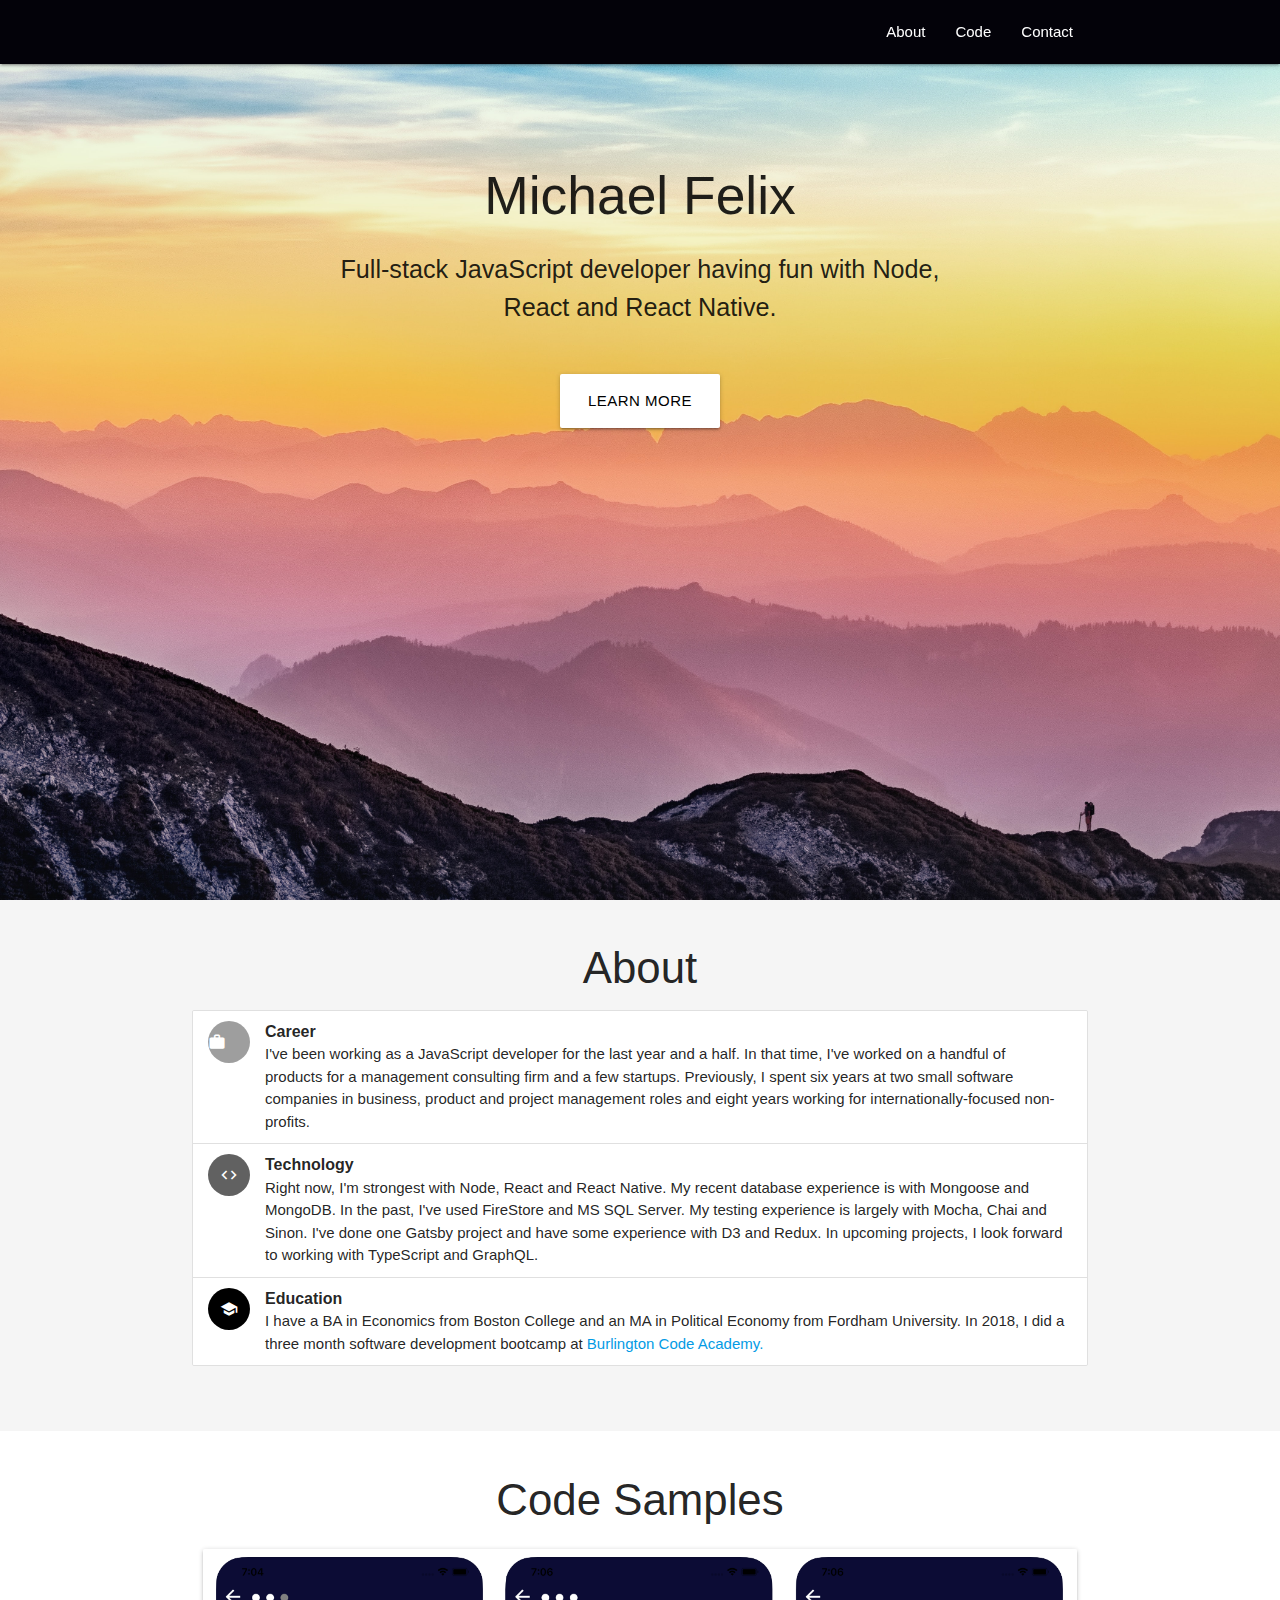
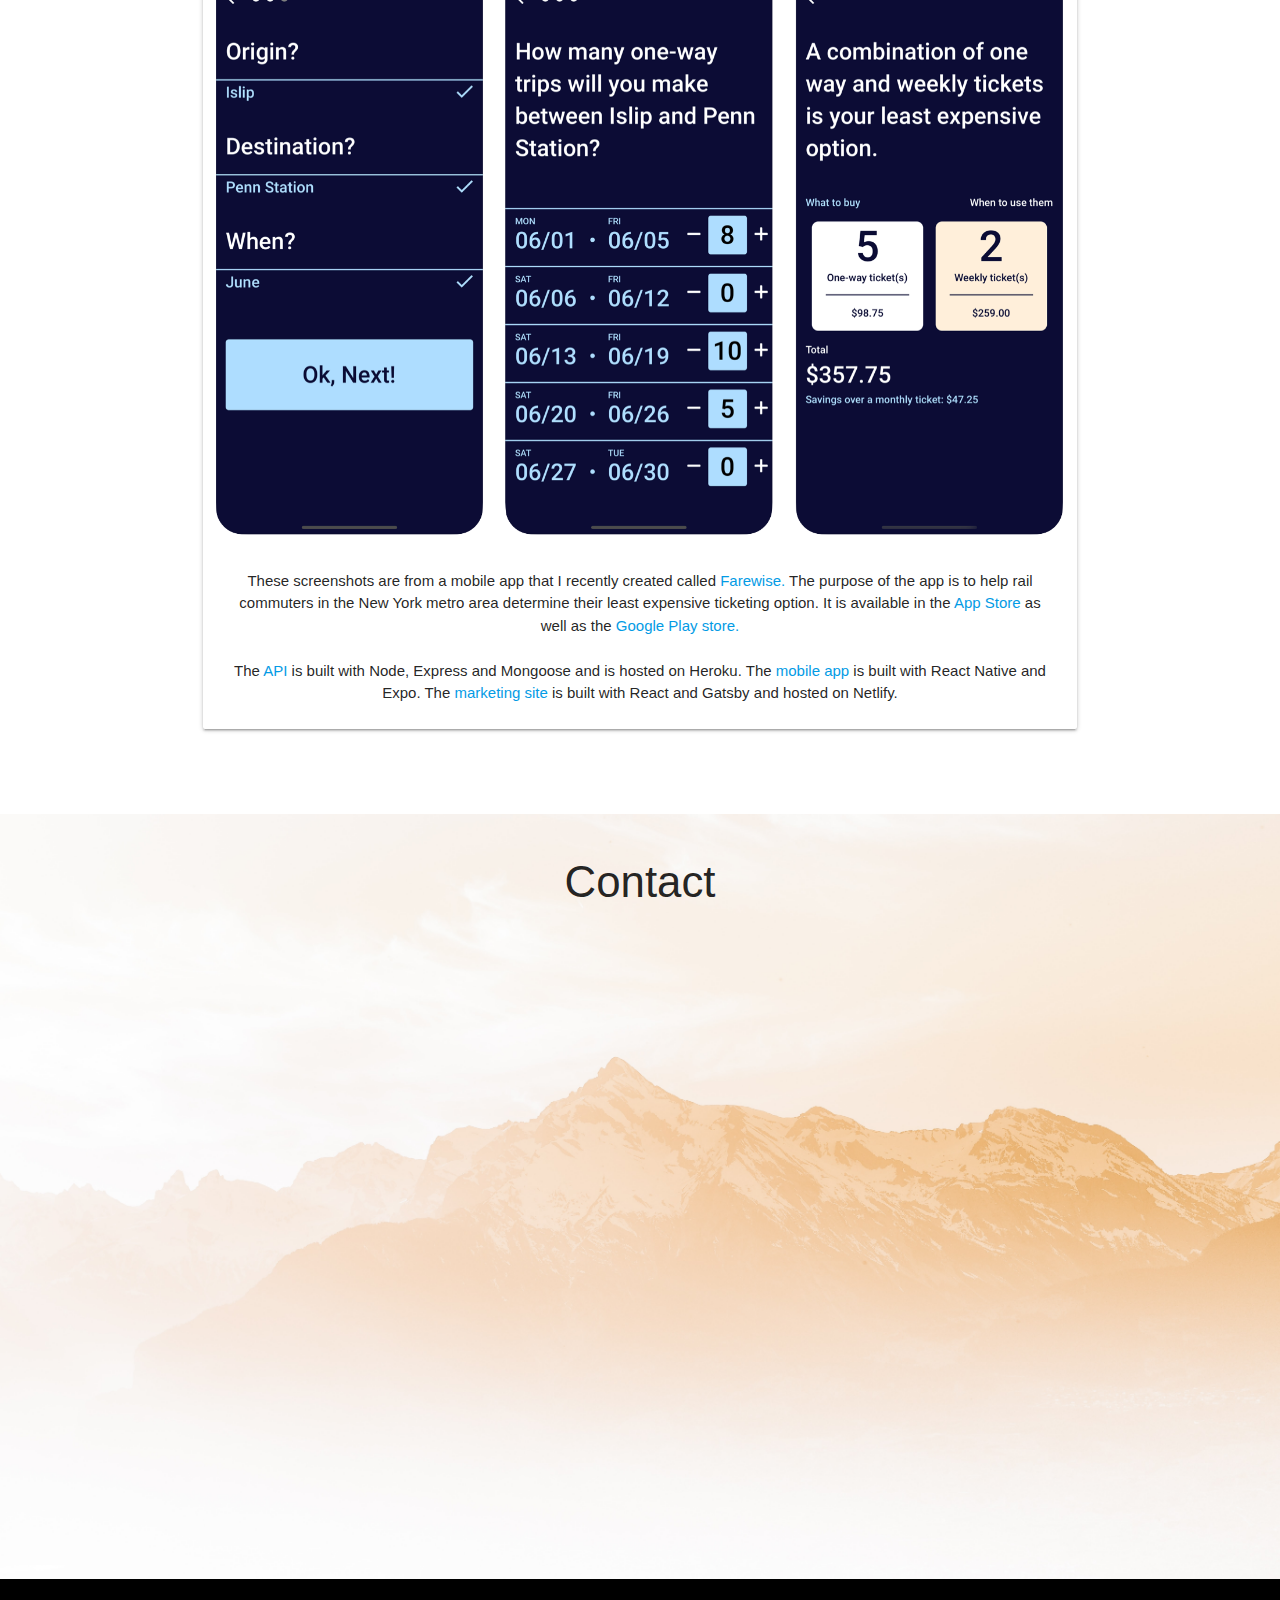
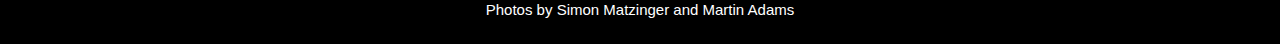
==== commit 07cd120d: "Update contact image" ====
--- a/index.html
+++ b/index.html
@@ -152,7 +152,7 @@
 
     <footer class="page-footer footer-background">
         <div class="container center">
-            Photos by Simon Matzinger and Oswaldo Martinez
+            Photos by Simon Matzinger and Martin Adams
         </div>
         <br>
     </footer>
--- a/styles.css
+++ b/styles.css
@@ -3,8 +3,8 @@
 }
 
 .footer-background {
-    background-color: rgb(252, 229, 98);
-    color: black;
+    background-color: black;
+    color: white;
 }
 
 .nav-background {
@@ -28,7 +28,7 @@
 }
 
 .section-contact {
-    background: url(./images/oswaldo-martinez-mountains.jpg);
+    background: url(./images/martin-adams-mountains.jpg);
     background-size: cover;
     background-position: bottom;
     height: 85vh;
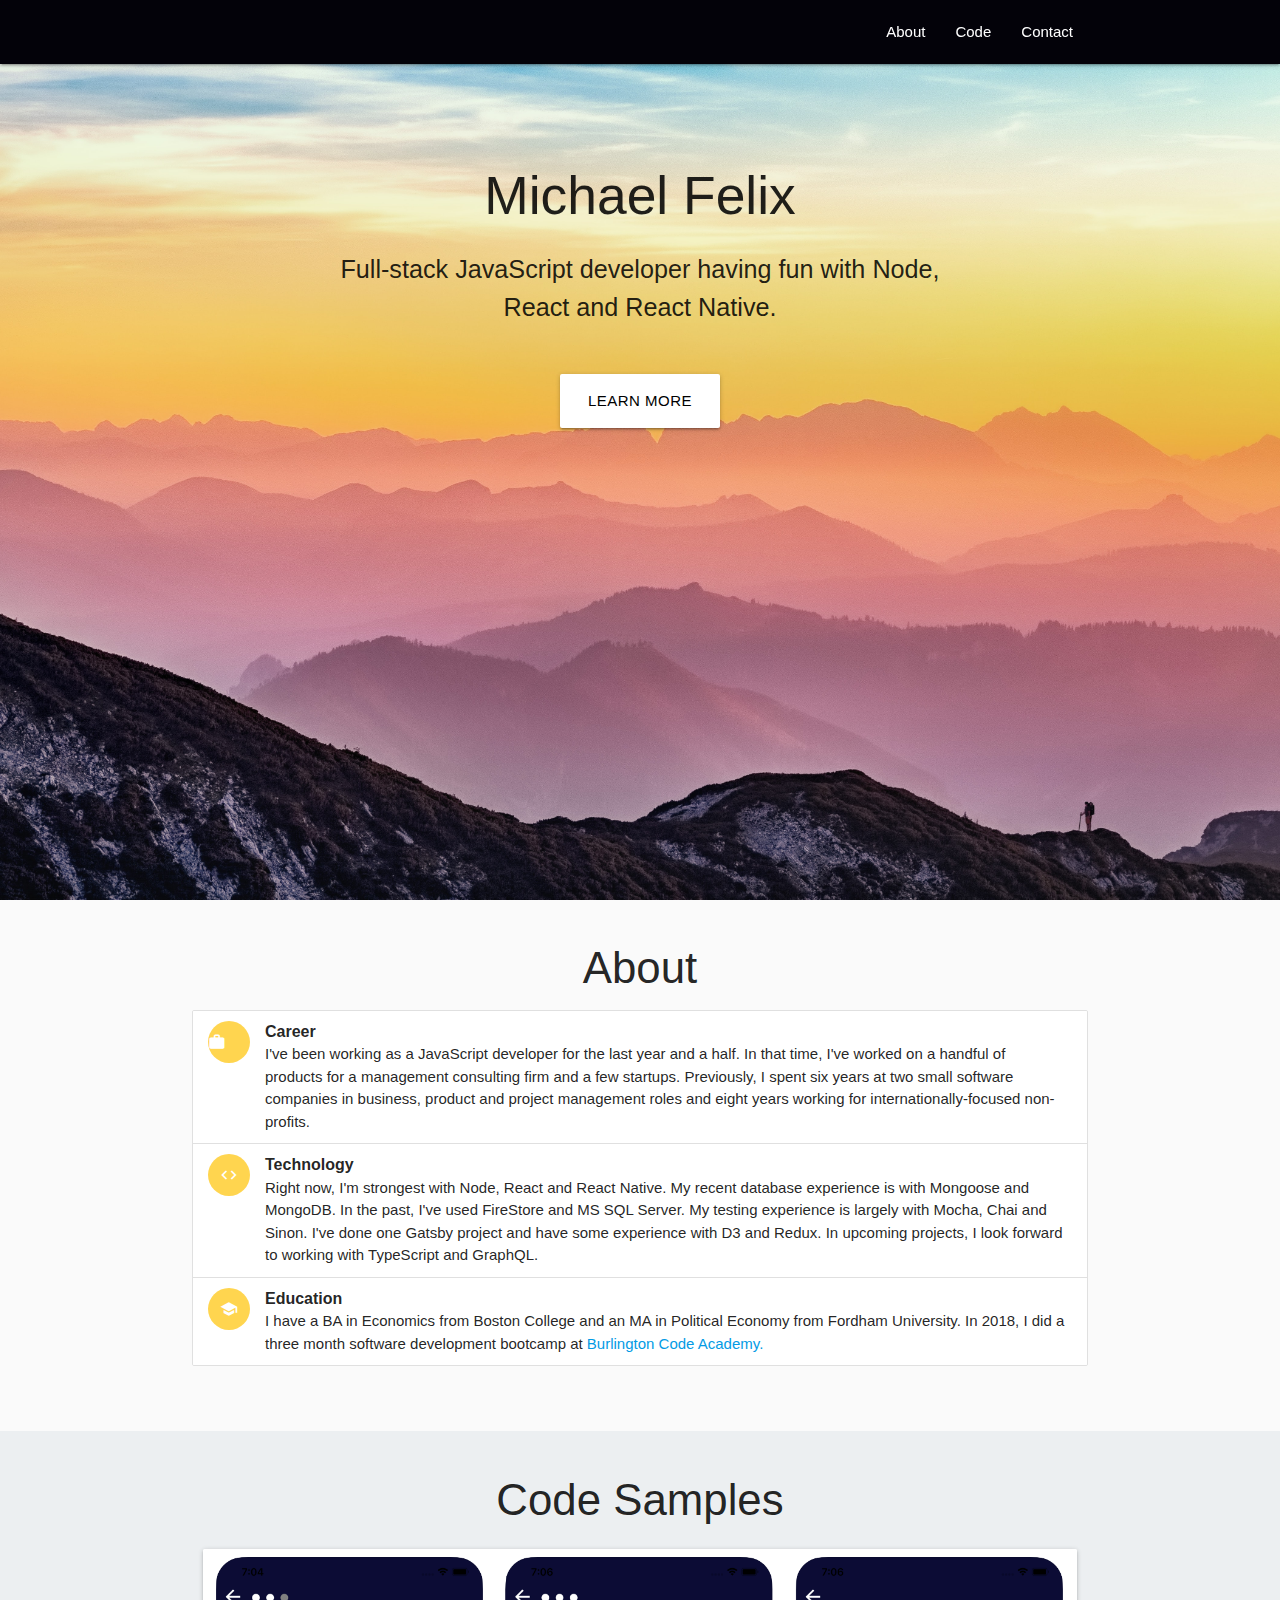
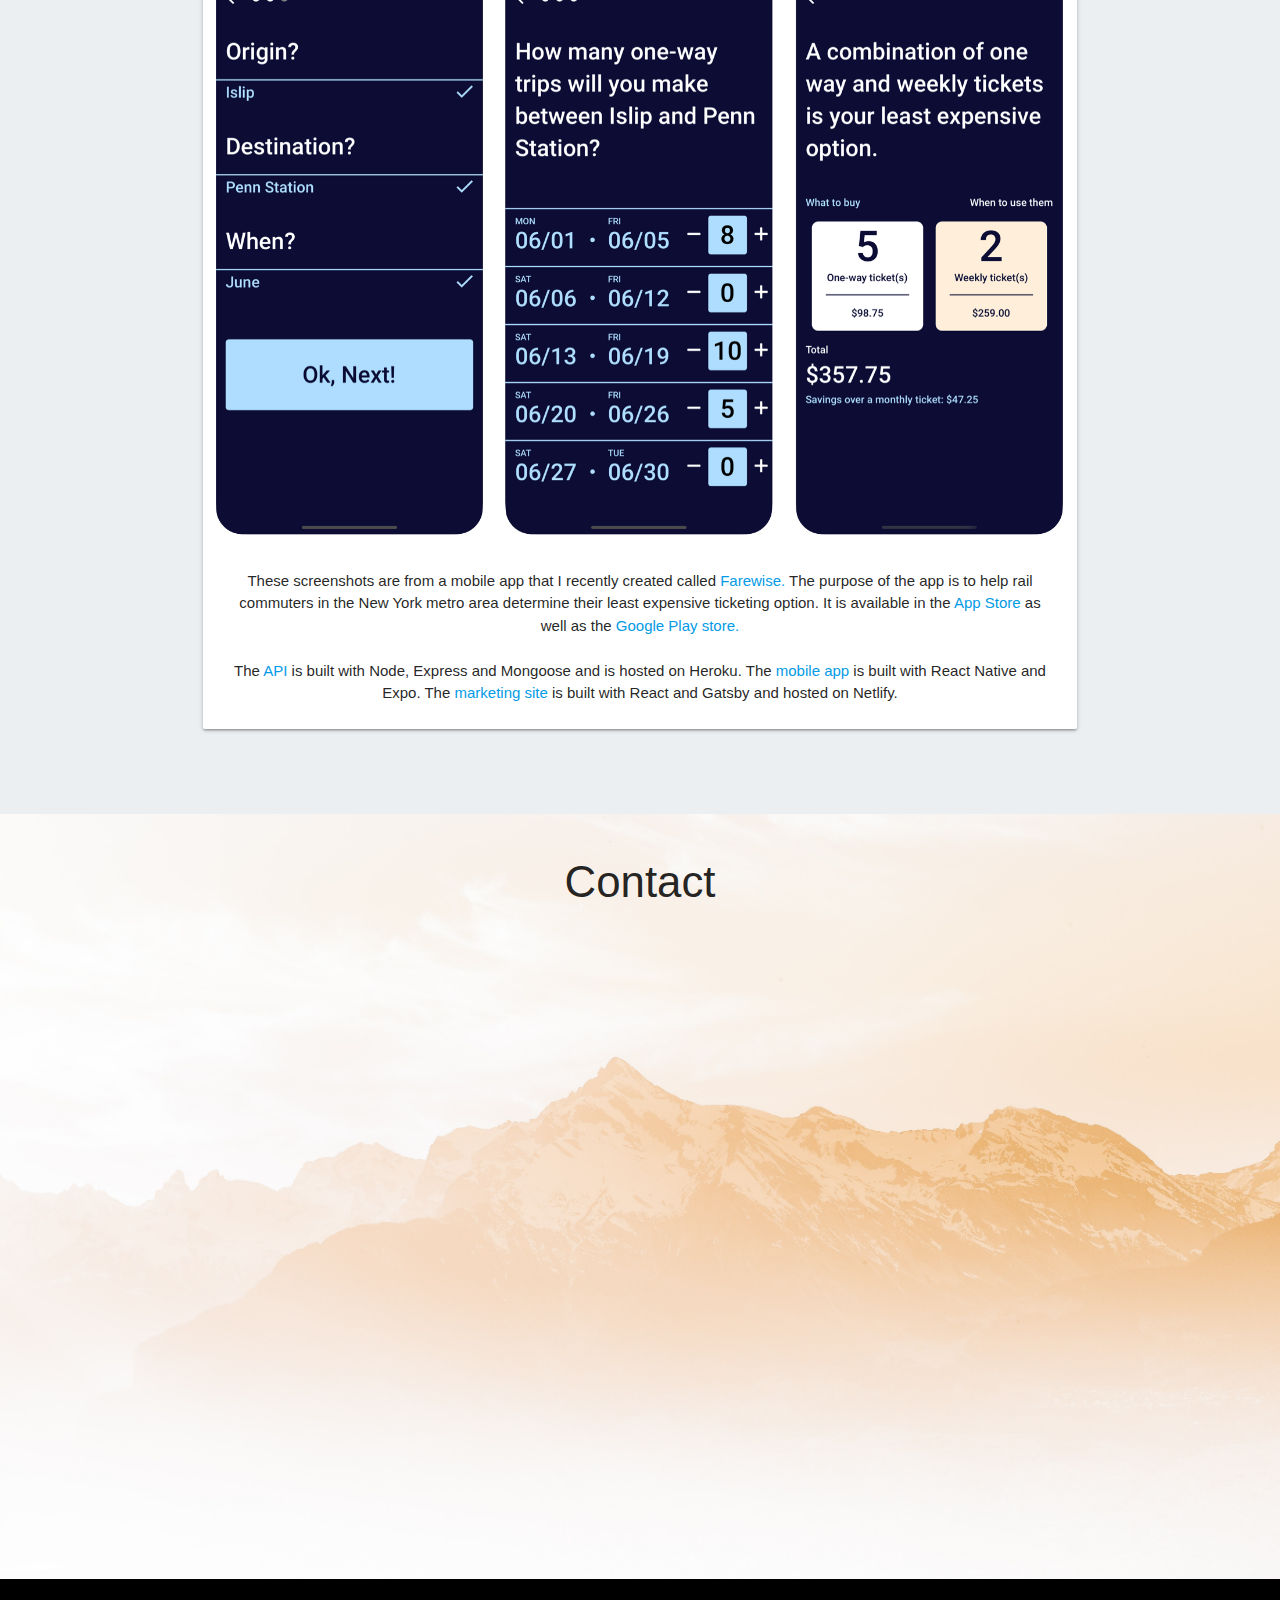
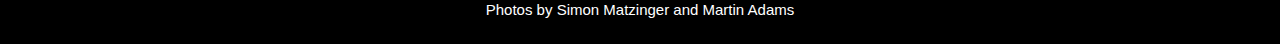
==== commit b8097a6d: "Update colors" ====
--- a/index.html
+++ b/index.html
@@ -60,24 +60,24 @@
 
     <!-- About section -->
 
-    <section id="about" class="scrollSpy section section-about grey lighten-4">
+    <section id="about" class="scrollSpy section section-about grey lighten-5">
         <div class="container">
             <h3 class="center">About</h3>
             <ul class="collection">
                 <li class="collection-item avatar">
-                    <i class="material-icons circle grey">work_outline</i>
+                    <i class="material-icons circle amber lighten-2">work_outline</i>
                     <span class="title">Career</span>
 
                     <p>I've been working as a JavaScript developer for the last year and a half. In that time, I've worked on a handful of products for a management consulting firm and a few startups. Previously, I spent six years at two small software companies in business, product and project management roles and eight years working for internationally-focused non-profits.
                     </p>
                 </li>
                 <li class="collection-item avatar">
-                    <i class="material-icons circle grey darken-2">code</i>
+                    <i class="material-icons circle amber lighten-2">code</i>
                     <span class="title">Technology</span>
                     <p>Right now, I'm strongest with Node, React and React Native. My recent database experience is with Mongoose and MongoDB. In the past, I've used FireStore and MS SQL Server. My testing experience is largely with Mocha, Chai and Sinon. I've done one Gatsby project and have some experience with D3 and Redux. In upcoming projects, I look forward to working with TypeScript and GraphQL.</p>
                 </li>
                 <li class="collection-item avatar">
-                    <i class="material-icons circle black">school</i>
+                    <i class="material-icons circle amber lighten-2">school</i>
                     <span class="title">Education</span>
                     <p>I have a BA in Economics from Boston College and an MA in Political Economy from
                         Fordham University. In 2018, I did a three month software development bootcamp at <a href="https://www.burlingtoncodeacademy.com/software-development-bootcamp/" target="_blank">Burlington Code Academy.</a></p>
@@ -87,7 +87,7 @@
 
     <!-- Code sample section -->
 
-    <section id="code" class="scrollSpy section section-about lighten-4 center">
+    <section id="code" class="scrollSpy section section-about blue-grey lighten-5 center">
         <div class="container">
             <h3>Code Samples</h3>
 
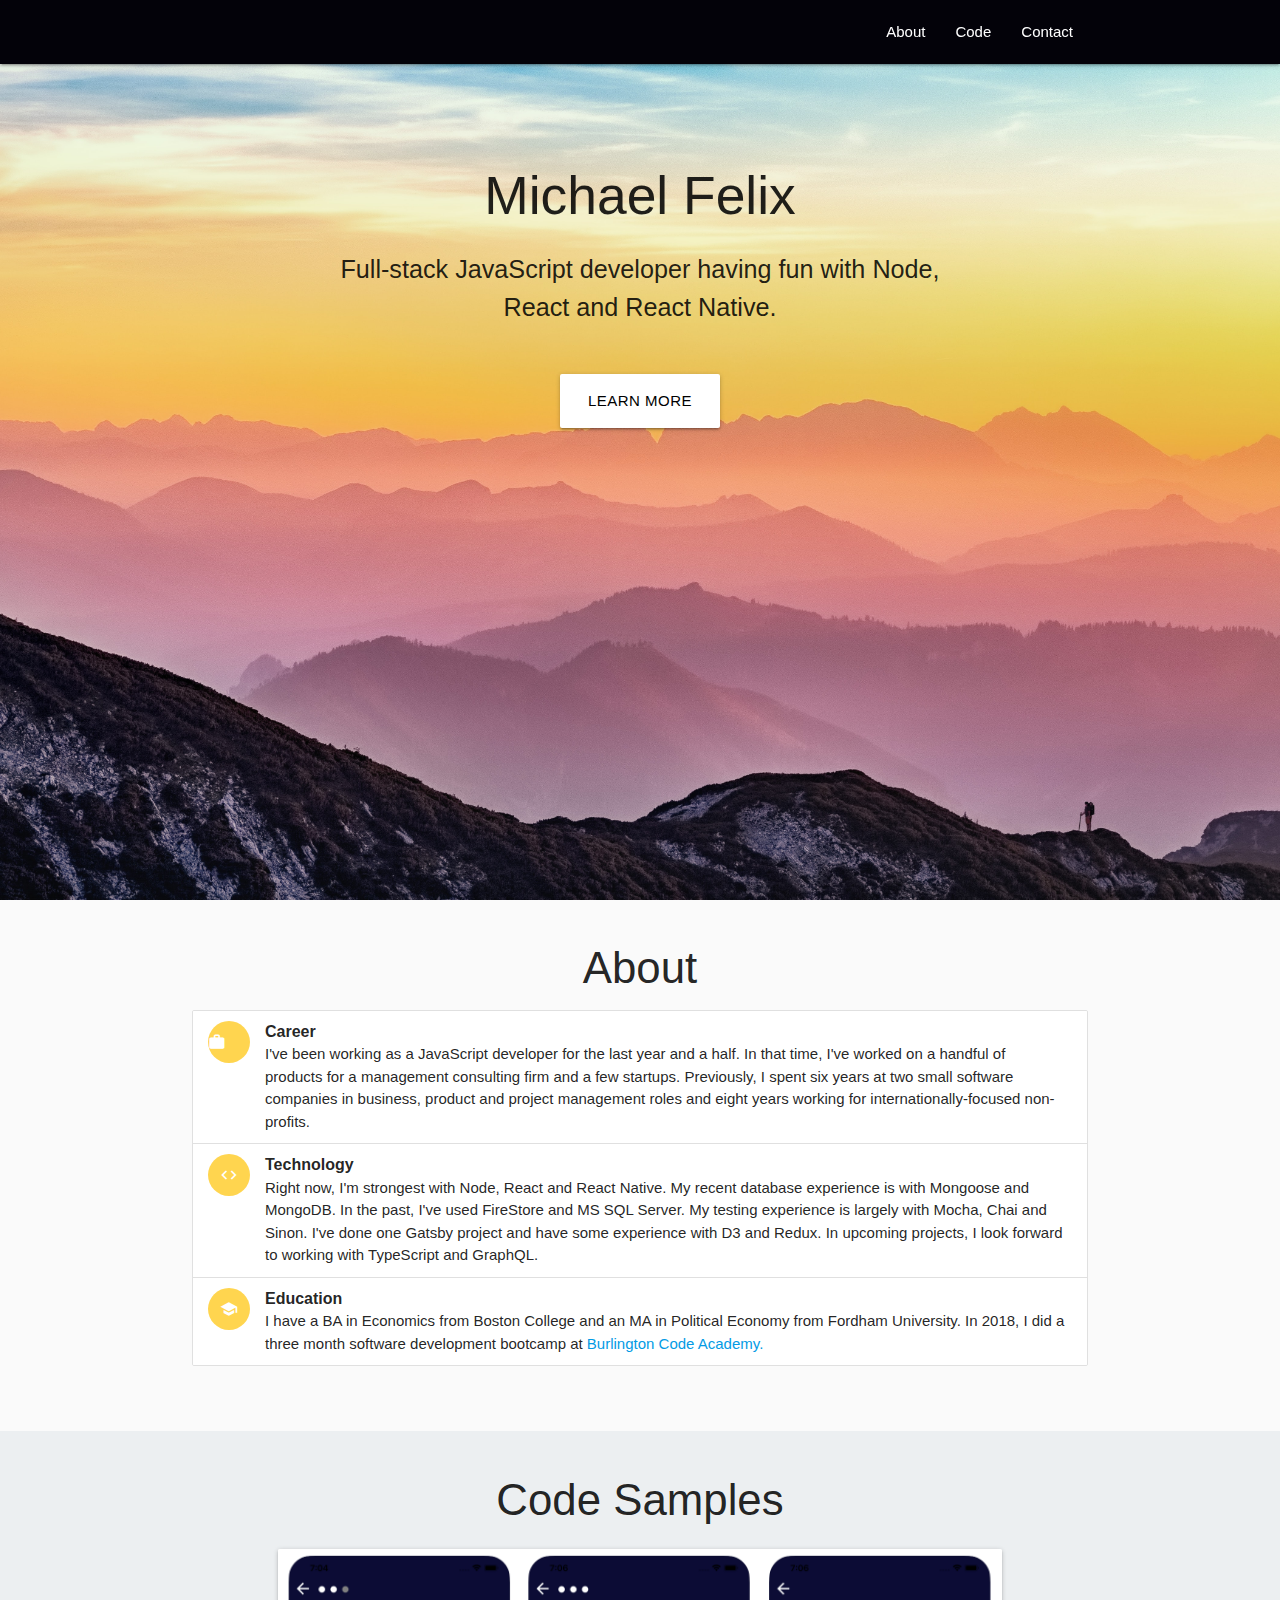
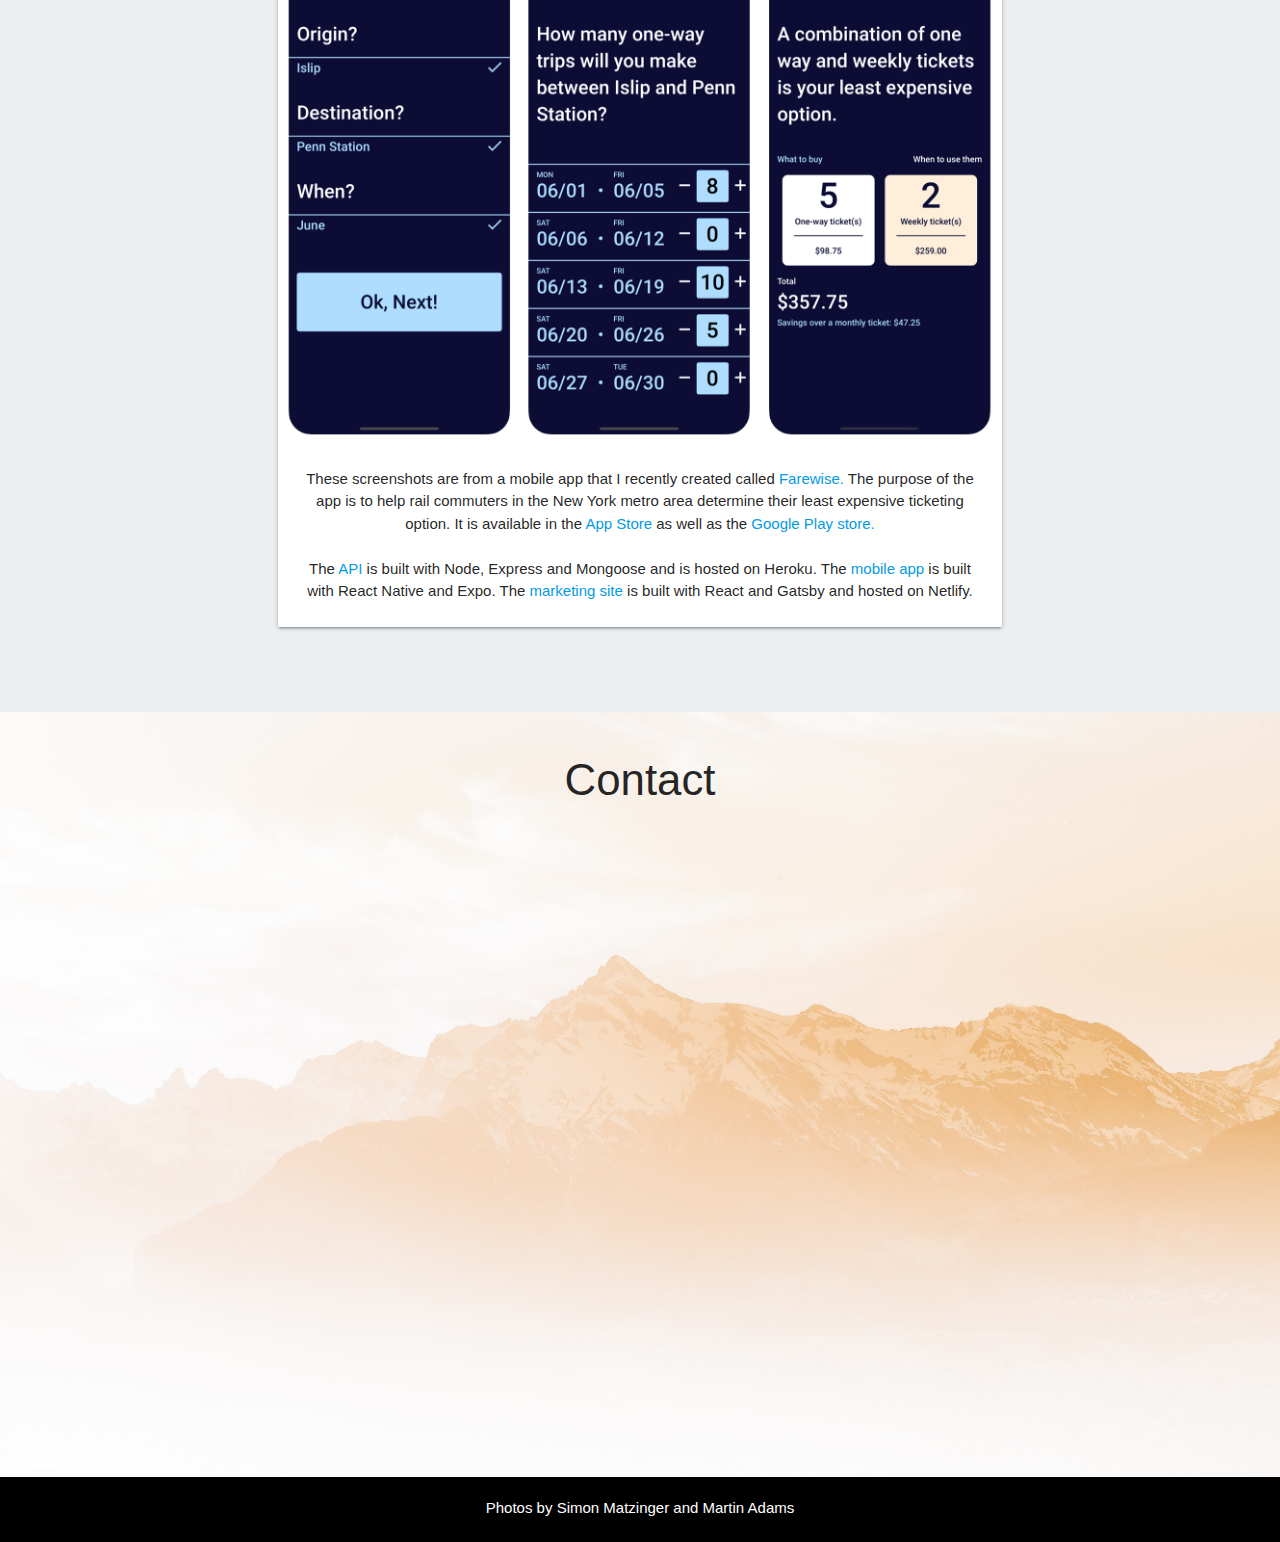
==== commit 2fcb35db: "Adjust size of code sample image" ====
--- a/index.html
+++ b/index.html
@@ -92,7 +92,7 @@
             <h3>Code Samples</h3>
 
             <div class="row">
-                <div class="col s12 m12">
+                <div class="col m10 offset-m1">
                     <div class="card">
                         <div class="card-image">
                             <img src="images/farewise.png">
